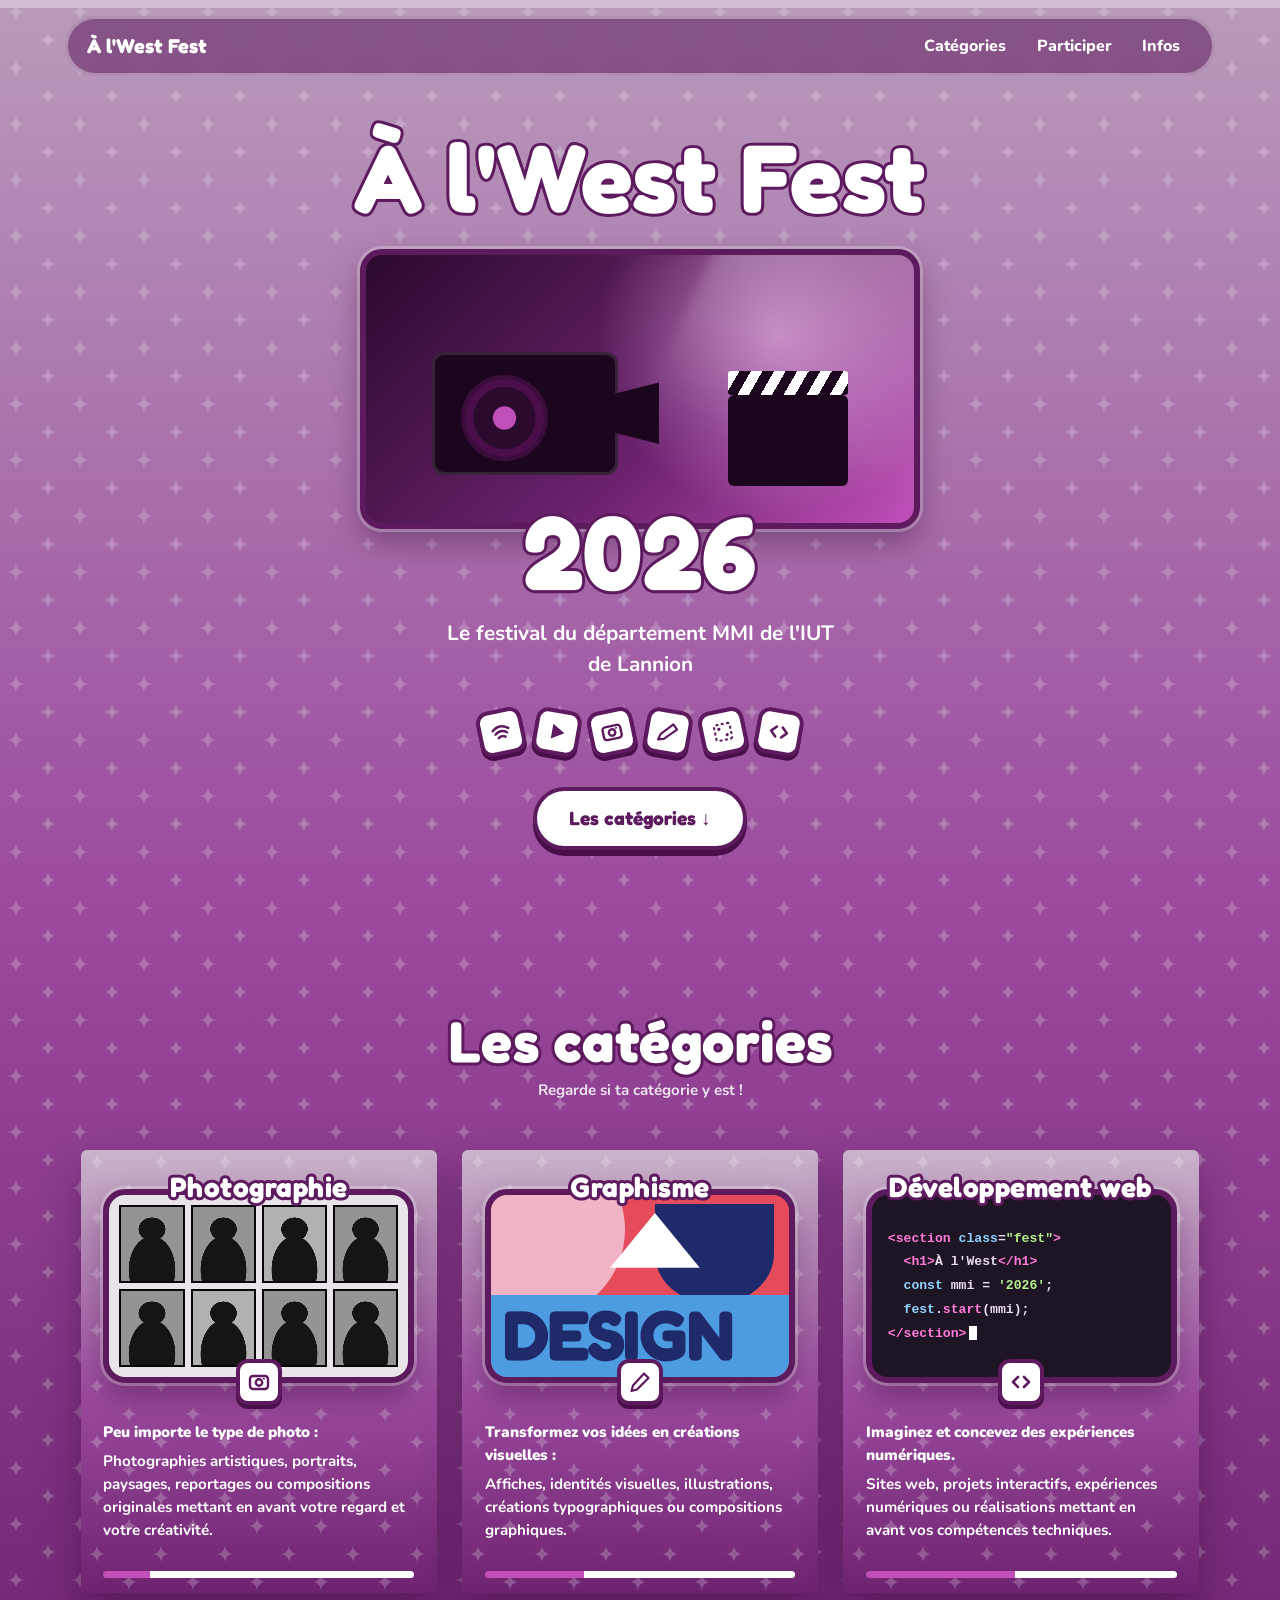
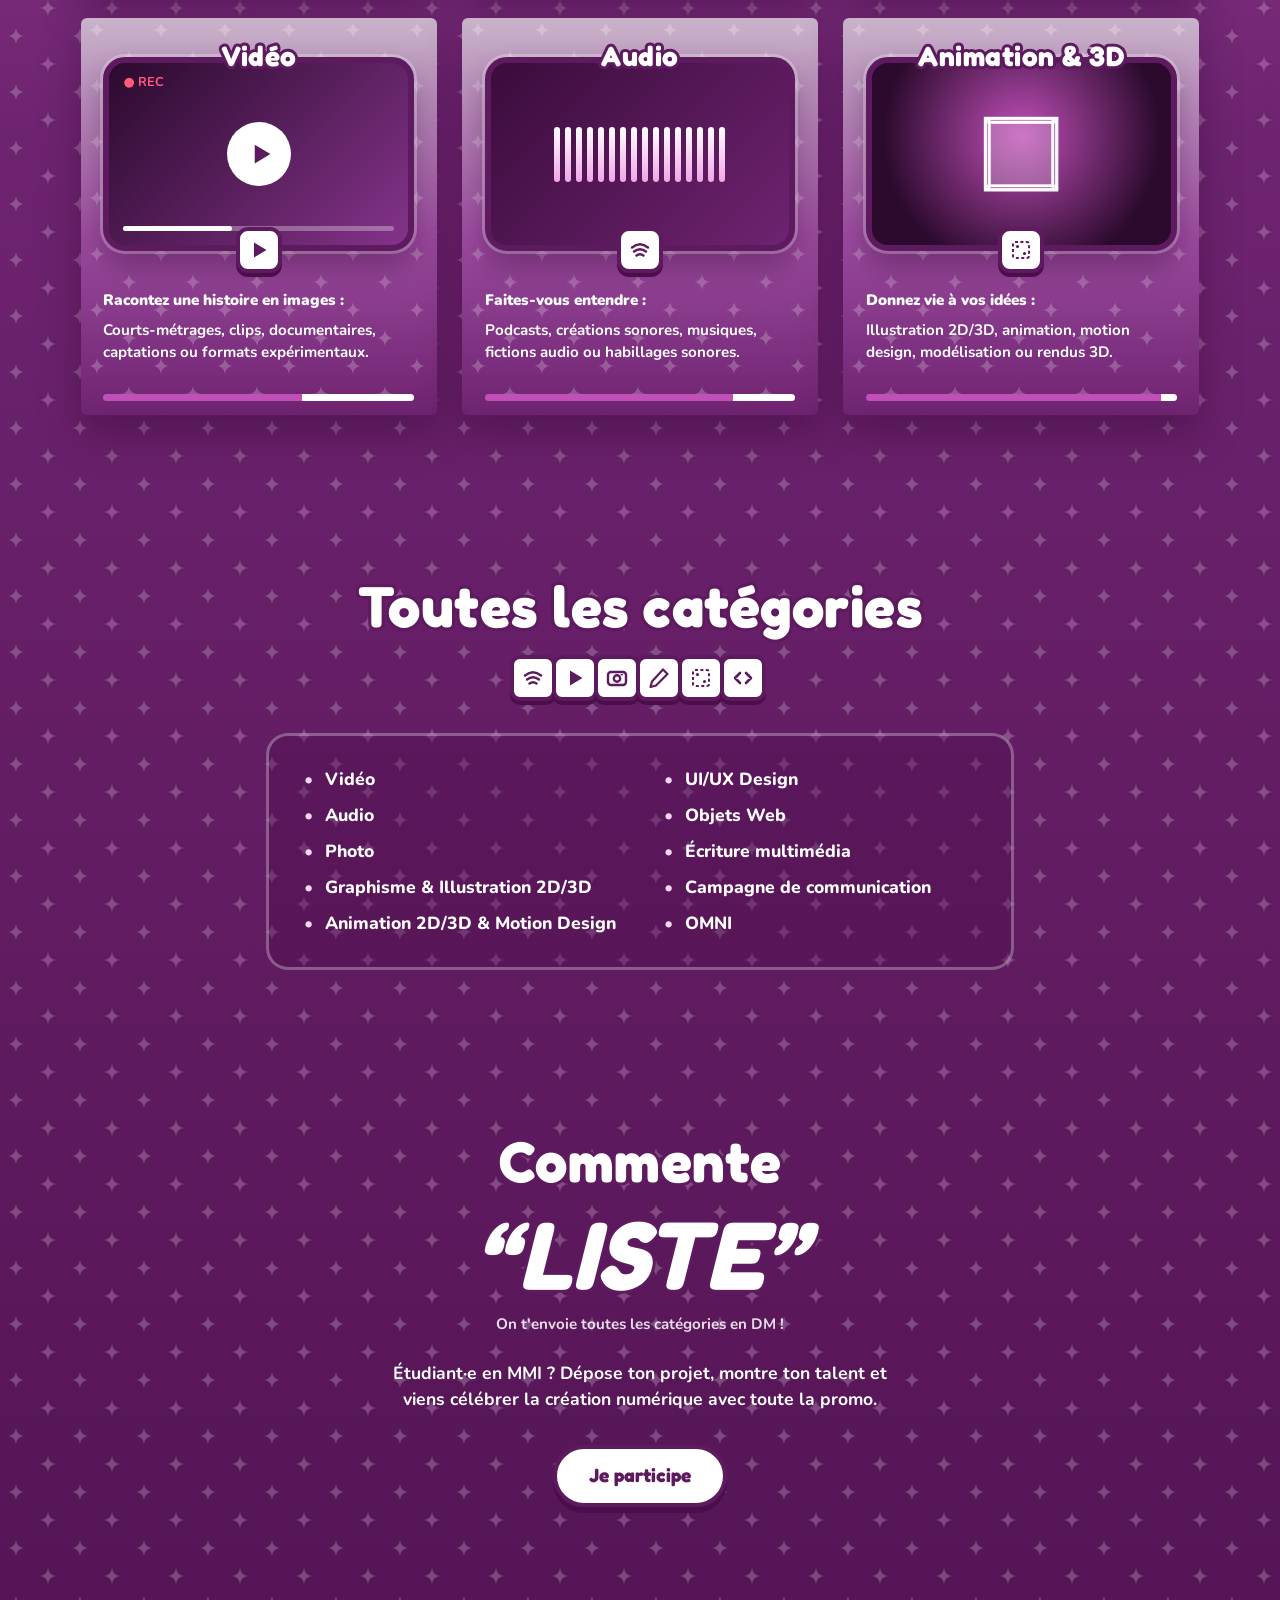
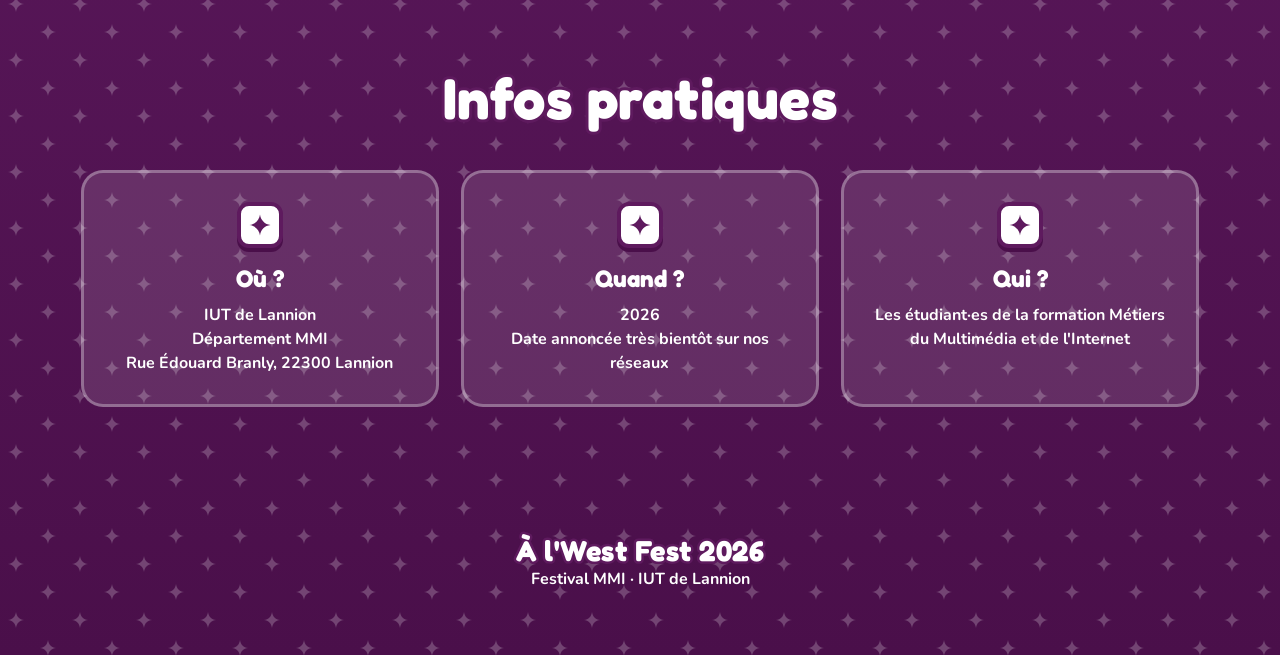
==== index.html @ fdd73303 "Add one-page site for the À l'West Fest 2026 MMI festival Co-Authored-By: Claude Opus 5.5 <noreply@a" ====
<!doctype html>
<html lang="fr">
<head>
  <meta charset="utf-8">
  <meta name="viewport" content="width=device-width, initial-scale=1">
  <title>À l'West Fest 2026 · Festival MMI Lannion</title>
  <meta name="description" content="À l'West Fest 2026, le festival du département MMI de l'IUT de Lannion : photographie, graphisme, développement web, vidéo, audio, animation et plus encore.">
  <link rel="preconnect" href="https://fonts.googleapis.com">
  <link rel="preconnect" href="https://fonts.gstatic.com" crossorigin>
  <link href="https://fonts.googleapis.com/css2?family=Fredoka:wght@500;600;700&family=Nunito:wght@600;700;800;900&display=swap" rel="stylesheet">
  <link rel="stylesheet" href="style.css">
</head>
<body>

  <!-- Barre de progression façon "story" -->
  <div class="progress" aria-hidden="true"><span id="progress-bar"></span></div>

  <!-- SVG icons sprite -->
  <svg width="0" height="0" style="position:absolute" aria-hidden="true">
    <symbol id="i-photo" viewBox="0 0 24 24"><rect x="3" y="6" width="18" height="13" rx="3" fill="none" stroke="currentColor" stroke-width="2.4"/><circle cx="12" cy="12.5" r="3.2" fill="none" stroke="currentColor" stroke-width="2.4"/><rect x="15.5" y="8" width="2.5" height="1.6" rx=".8" fill="currentColor"/></symbol>
    <symbol id="i-pen" viewBox="0 0 24 24"><path d="M16 3.5 20.5 8 9 19.5 3.5 21 5 15.5Z" fill="none" stroke="currentColor" stroke-width="2.2" stroke-linejoin="round"/></symbol>
    <symbol id="i-code" viewBox="0 0 24 24"><path d="M9 7 4 12l5 5M15 7l5 5-5 5" fill="none" stroke="currentColor" stroke-width="2.6" stroke-linecap="round" stroke-linejoin="round"/></symbol>
    <symbol id="i-play" viewBox="0 0 24 24"><path d="M7 4.5v15l12.5-7.5Z" fill="currentColor"/></symbol>
    <symbol id="i-audio" viewBox="0 0 24 24"><path d="M4 9.5c5-4 11-4 16 0M6 13.5c4-3 8-3 12 0M8.5 17.5c2.2-1.6 4.8-1.6 7 0" fill="none" stroke="currentColor" stroke-width="2.4" stroke-linecap="round"/></symbol>
    <symbol id="i-3d" viewBox="0 0 24 24"><rect x="4" y="4" width="16" height="16" rx="2" fill="none" stroke="currentColor" stroke-width="2" stroke-dasharray="3 2.4"/><circle cx="8.5" cy="8.5" r="1.6" fill="currentColor"/><circle cx="15.5" cy="15.5" r="1.6" fill="currentColor"/></symbol>
    <symbol id="i-star" viewBox="0 0 24 24"><path d="M12 1.5c.6 5.6 4.9 9.9 10.5 10.5-5.6.6-9.9 4.9-10.5 10.5-.6-5.6-4.9-9.9-10.5-10.5C7.1 11.4 11.4 7.1 12 1.5Z" fill="currentColor"/></symbol>
  </svg>

  <header class="topbar">
    <a href="#accueil" class="logo">À l'West Fest</a>
    <nav>
      <a href="#categories">Catégories</a>
      <a href="#participer">Participer</a>
      <a href="#infos">Infos</a>
    </nav>
  </header>

  <main>

    <!-- ============ HERO ============ -->
    <section id="accueil" class="panel hero">
      <h1 class="title">À l'West Fest</h1>
      <div class="frame hero-frame">
        <div class="hero-visual" aria-hidden="true">
          <span class="spot"></span>
          <div class="cam"><span class="lens"></span></div>
          <div class="clap"></div>
        </div>
      </div>
      <p class="year title">2026</p>
      <p class="subtitle">Le festival du département <strong>MMI</strong> de l'IUT de Lannion</p>

      <div class="hero-icons" aria-hidden="true">
        <span class="badge"><svg><use href="#i-audio"/></svg></span>
        <span class="badge"><svg><use href="#i-play"/></svg></span>
        <span class="badge"><svg><use href="#i-photo"/></svg></span>
        <span class="badge"><svg><use href="#i-pen"/></svg></span>
        <span class="badge"><svg><use href="#i-3d"/></svg></span>
        <span class="badge"><svg><use href="#i-code"/></svg></span>
      </div>

      <a href="#categories" class="btn">Les catégories ↓</a>
    </section>

    <!-- ============ CATÉGORIES ============ -->
    <section id="categories" class="panel">
      <h2 class="title big">Les catégories</h2>
      <p class="hint">Regarde si ta catégorie y est !</p>

      <div class="cards">

        <article class="card">
          <h3 class="title">Photographie</h3>
          <div class="frame">
            <div class="viz viz-photo" aria-hidden="true">
              <i></i><i></i><i></i><i></i><i></i><i></i><i></i><i></i>
            </div>
          </div>
          <span class="badge badge-pin"><svg><use href="#i-photo"/></svg></span>
          <p class="lead">Peu importe le type de photo :</p>
          <p>Photographies artistiques, portraits, paysages, reportages ou compositions originales mettant en avant votre regard et votre créativité.</p>
        </article>

        <article class="card">
          <h3 class="title">Graphisme</h3>
          <div class="frame">
            <div class="viz viz-design" aria-hidden="true">
              <span class="c1"></span><span class="c2"></span><span class="c3"></span><span class="c4"></span>
              <b>DESIGN</b>
            </div>
          </div>
          <span class="badge badge-pin"><svg><use href="#i-pen"/></svg></span>
          <p class="lead">Transformez vos idées en créations visuelles :</p>
          <p>Affiches, identités visuelles, illustrations, créations typographiques ou compositions graphiques.</p>
        </article>

        <article class="card">
          <h3 class="title">Développement web</h3>
          <div class="frame">
            <div class="viz viz-code" aria-hidden="true">
              <code><span class="k">&lt;section</span> <span class="a">class</span>=<span class="s">"fest"</span><span class="k">&gt;</span></code>
              <code>&nbsp;&nbsp;<span class="k">&lt;h1&gt;</span>À l'West<span class="k">&lt;/h1&gt;</span></code>
              <code>&nbsp;&nbsp;<span class="a">const</span> mmi = <span class="s">'2026'</span>;</code>
              <code>&nbsp;&nbsp;<span class="a">fest</span>.<span class="k">start</span>(mmi);</code>
              <code><span class="k">&lt;/section&gt;</span><span class="cursor"></span></code>
            </div>
          </div>
          <span class="badge badge-pin"><svg><use href="#i-code"/></svg></span>
          <p class="lead">Imaginez et concevez des expériences numériques.</p>
          <p>Sites web, projets interactifs, expériences numériques ou réalisations mettant en avant vos compétences techniques.</p>
        </article>

        <article class="card">
          <h3 class="title">Vidéo</h3>
          <div class="frame">
            <div class="viz viz-video" aria-hidden="true">
              <span class="rec">● REC</span>
              <span class="playbig"><svg><use href="#i-play"/></svg></span>
              <span class="tl"><i></i></span>
            </div>
          </div>
          <span class="badge badge-pin"><svg><use href="#i-play"/></svg></span>
          <p class="lead">Racontez une histoire en images :</p>
          <p>Courts-métrages, clips, documentaires, captations ou formats expérimentaux.</p>
        </article>

        <article class="card">
          <h3 class="title">Audio</h3>
          <div class="frame">
            <div class="viz viz-audio" aria-hidden="true">
              <i></i><i></i><i></i><i></i><i></i><i></i><i></i><i></i><i></i><i></i><i></i><i></i><i></i><i></i><i></i><i></i>
            </div>
          </div>
          <span class="badge badge-pin"><svg><use href="#i-audio"/></svg></span>
          <p class="lead">Faites-vous entendre :</p>
          <p>Podcasts, créations sonores, musiques, fictions audio ou habillages sonores.</p>
        </article>

        <article class="card">
          <h3 class="title">Animation &amp; 3D</h3>
          <div class="frame">
            <div class="viz viz-3d" aria-hidden="true">
              <div class="cube"><span></span><span></span><span></span><span></span><span></span><span></span></div>
            </div>
          </div>
          <span class="badge badge-pin"><svg><use href="#i-3d"/></svg></span>
          <p class="lead">Donnez vie à vos idées :</p>
          <p>Illustration 2D/3D, animation, motion design, modélisation ou rendus 3D.</p>
        </article>

      </div>
    </section>

    <!-- ============ TOUTES LES CATÉGORIES ============ -->
    <section class="panel all">
      <h2 class="title big">Toutes les catégories</h2>
      <div class="hero-icons small" aria-hidden="true">
        <span class="badge"><svg><use href="#i-audio"/></svg></span>
        <span class="badge"><svg><use href="#i-play"/></svg></span>
        <span class="badge"><svg><use href="#i-photo"/></svg></span>
        <span class="badge"><svg><use href="#i-pen"/></svg></span>
        <span class="badge"><svg><use href="#i-3d"/></svg></span>
        <span class="badge"><svg><use href="#i-code"/></svg></span>
      </div>
      <ul class="list">
        <li>Vidéo</li>
        <li>Audio</li>
        <li>Photo</li>
        <li>Graphisme &amp; Illustration 2D/3D</li>
        <li>Animation 2D/3D &amp; Motion Design</li>
        <li>UI/UX Design</li>
        <li>Objets Web</li>
        <li>Écriture multimédia</li>
        <li>Campagne de communication</li>
        <li>OMNI</li>
      </ul>
    </section>

    <!-- ============ PARTICIPER ============ -->
    <section id="participer" class="panel cta">
      <h2 class="title big">Commente</h2>
      <p class="title huge">“LISTE”</p>
      <p class="hint">On t'envoie toutes les catégories en DM !</p>
      <p class="cta-text">Étudiant·e en MMI ? Dépose ton projet, montre ton talent et viens célébrer la création numérique avec toute la promo.</p>
      <a href="#infos" class="btn">Je participe</a>
    </section>

    <!-- ============ INFOS ============ -->
    <section id="infos" class="panel infos">
      <h2 class="title big">Infos pratiques</h2>
      <div class="info-grid">
        <div class="info">
          <span class="badge"><svg><use href="#i-star"/></svg></span>
          <h3>Où ?</h3>
          <p>IUT de Lannion<br>Département MMI<br>Rue Édouard Branly, 22300 Lannion</p>
        </div>
        <div class="info">
          <span class="badge"><svg><use href="#i-star"/></svg></span>
          <h3>Quand ?</h3>
          <p>2026<br>Date annoncée très bientôt sur nos réseaux</p>
        </div>
        <div class="info">
          <span class="badge"><svg><use href="#i-star"/></svg></span>
          <h3>Qui ?</h3>
          <p>Les étudiant·es de la formation Métiers du Multimédia et de l'Internet</p>
        </div>
      </div>
    </section>

  </main>

  <footer class="footer">
    <p class="title">À l'West Fest 2026</p>
    <p>Festival MMI · IUT de Lannion</p>
  </footer>

  <script src="script.js"></script>
</body>
</html>
---- style.css ----
:root {
  --purple-900: #4a0f4a;
  --purple-800: #5e1a5e;
  --purple-700: #6e2370;
  --purple-600: #84338a;
  --purple-500: #9b4a9e;
  --mauve-300: #b99bbb;
  --mauve-200: #c9b3ca;
  --pink: #c04fb8;
  --white: #ffffff;
  --radius: 22px;
  --outline: var(--purple-800);
  --stars: url("data:image/svg+xml,%3Csvg xmlns='http://www.w3.org/2000/svg' width='64' height='56' viewBox='0 0 64 56'%3E%3Cg fill='%23ffffff' fill-opacity='.22'%3E%3Cpath d='M16 4c.5 4.5 3.5 7.5 8 8-4.5.5-7.5 3.5-8 8-.5-4.5-3.5-7.5-8-8 4.5-.5 7.5-3.5 8-8Z'/%3E%3Cpath d='M48 32c.5 4.5 3.5 7.5 8 8-4.5.5-7.5 3.5-8 8-.5-4.5-3.5-7.5-8-8 4.5-.5 7.5-3.5 8-8Z'/%3E%3C/g%3E%3C/svg%3E");
}

* { box-sizing: border-box; margin: 0; padding: 0; }
html { scroll-behavior: smooth; }

body {
  font-family: "Nunito", system-ui, sans-serif;
  font-weight: 700;
  color: var(--white);
  background-color: var(--purple-800);
  background-image:
    var(--stars),
    linear-gradient(180deg, var(--mauve-300) 0, var(--purple-500) 900px, var(--purple-700) 45%, var(--purple-900) 100%);
  background-repeat: repeat, no-repeat;
  min-height: 100vh;
  line-height: 1.5;
  overflow-x: hidden;
}

/* ---------- Titres façon sticker ---------- */
.title {
  font-family: "Fredoka", "Nunito", sans-serif;
  font-weight: 700;
  color: var(--white);
  letter-spacing: .5px;
  -webkit-text-stroke: 6px var(--outline);
  paint-order: stroke fill;
  line-height: 1.1;
}
.big { font-size: clamp(2.2rem, 6vw, 3.6rem); }
.huge { font-size: clamp(3rem, 10vw, 6rem); font-style: italic; }

/* ---------- Barre de progression ---------- */
.progress {
  position: fixed; inset: 0 0 auto 0; height: 8px; z-index: 50;
  background: rgba(255,255,255,.35);
}
.progress span {
  display: block; height: 100%; width: 0;
  background: linear-gradient(90deg, var(--pink), var(--white));
  border-radius: 0 8px 8px 0;
  box-shadow: 0 0 12px rgba(255,255,255,.6);
}

/* ---------- Topbar ---------- */
.topbar {
  position: sticky; top: 8px; z-index: 40;
  display: flex; justify-content: space-between; align-items: center; gap: 1rem;
  max-width: 1150px; margin: 16px auto 0; padding: .6rem 1.2rem;
  background: rgba(94, 26, 94, .55);
  backdrop-filter: blur(10px);
  border: 3px solid rgba(255,255,255,.35);
  border-radius: 999px;
  width: calc(100% - 32px);
}
.logo {
  font-family: "Fredoka", sans-serif; font-weight: 700; font-size: 1.25rem;
  color: var(--white); text-decoration: none;
}
.topbar nav { display: flex; gap: .3rem; flex-wrap: wrap; }
.topbar nav a {
  color: var(--white); text-decoration: none; font-weight: 800;
  padding: .35rem .8rem; border-radius: 999px; transition: background .2s;
}
.topbar nav a:hover { background: rgba(255,255,255,.2); }

/* ---------- Sections ---------- */
.panel {
  max-width: 1150px; margin: 0 auto;
  padding: 5rem 16px;
  text-align: center;
}

/* ---------- Cadres image ---------- */
.frame {
  border: 6px solid var(--purple-800);
  border-radius: var(--radius);
  overflow: hidden;
  box-shadow: 0 0 0 3px rgba(255,255,255,.25), 0 14px 30px rgba(40, 0, 40, .35);
  background: var(--purple-900);
}

/* ---------- Badges icônes ---------- */
.badge {
  display: inline-grid; place-items: center;
  width: 46px; height: 46px;
  background: var(--white);
  color: var(--purple-800);
  border: 4px solid var(--purple-800);
  border-radius: 12px;
  box-shadow: 0 4px 0 var(--purple-900);
}
.badge svg { width: 24px; height: 24px; }

/* ---------- Bouton ---------- */
.btn {
  display: inline-block; margin-top: 2rem;
  font-family: "Fredoka", sans-serif; font-weight: 700; font-size: 1.2rem;
  color: var(--purple-800); background: var(--white);
  padding: .8rem 2rem; border-radius: 999px; text-decoration: none;
  border: 4px solid var(--purple-800);
  box-shadow: 0 6px 0 var(--purple-900);
  transition: transform .15s, box-shadow .15s;
}
.btn:hover { transform: translateY(-3px); box-shadow: 0 9px 0 var(--purple-900); }
.btn:active { transform: translateY(3px); box-shadow: 0 3px 0 var(--purple-900); }

/* ---------- HERO ---------- */
.hero { min-height: calc(100vh - 80px); display: flex; flex-direction: column; align-items: center; justify-content: center; padding-top: 3rem; }
.hero h1 { font-size: clamp(2.8rem, 9vw, 6rem); margin-bottom: 1.2rem; }
.hero-frame { width: min(560px, 100%); aspect-ratio: 16 / 8; }
.year { font-size: clamp(3rem, 10vw, 6.5rem); margin-top: -2.2rem; position: relative; }
.subtitle { margin-top: .6rem; font-size: clamp(1rem, 2.4vw, 1.3rem); max-width: 34ch; }

.hero-visual {
  position: relative; width: 100%; height: 100%;
  background:
    radial-gradient(circle at 75% 30%, rgba(255,200,255,.55), transparent 40%),
    linear-gradient(135deg, #2b0a2d, #6e2370 60%, #c04fb8);
}
.hero-visual .spot {
  position: absolute; top: -30%; left: 55%; width: 60%; height: 160%;
  background: linear-gradient(180deg, rgba(255,255,255,.35), transparent 70%);
  transform: rotate(25deg); filter: blur(6px);
  animation: sweep 6s ease-in-out infinite alternate;
}
.hero-visual .cam {
  position: absolute; left: 12%; bottom: 18%; width: 34%; height: 46%;
  background: #1c061d; border-radius: 12px;
  box-shadow: inset 0 0 0 3px rgba(255,255,255,.12);
}
.hero-visual .cam::after {
  content: ""; position: absolute; right: -22%; top: 25%; width: 26%; height: 50%;
  background: #1c061d; clip-path: polygon(0 20%, 100% 0, 100% 100%, 0 80%);
}
.hero-visual .lens {
  position: absolute; left: 18%; top: 22%; width: 42%; aspect-ratio: 1;
  border-radius: 50%; background: radial-gradient(circle, #c04fb8 0 20%, #2b0a2d 22% 55%, #4a0f4a 57%);
  box-shadow: 0 0 0 4px #3b0c3c;
}
.hero-visual .clap {
  position: absolute; right: 12%; bottom: 14%; width: 22%; height: 34%;
  background: #1c061d; border-radius: 6px;
}
.hero-visual .clap::before {
  content: ""; position: absolute; top: -26%; left: 0; width: 100%; height: 26%;
  background: repeating-linear-gradient(120deg, #fff 0 10px, #1c061d 10px 20px);
  transform-origin: left bottom; animation: clap 2.4s ease-in-out infinite;
  border-radius: 3px;
}
@keyframes sweep { to { left: 15%; } }
@keyframes clap { 0%, 80%, 100% { transform: rotate(0); } 88% { transform: rotate(-22deg); } }

.hero-icons { display: flex; gap: .6rem; margin-top: 1.8rem; flex-wrap: wrap; justify-content: center; }
.hero .hero-icons .badge { animation: bob 2.8s ease-in-out infinite; }
.hero .hero-icons .badge:nth-child(odd) { transform: rotate(-12deg); }
.hero .hero-icons .badge:nth-child(even) { transform: rotate(10deg); }
.hero .hero-icons .badge:nth-child(2) { animation-delay: .2s; }
.hero .hero-icons .badge:nth-child(3) { animation-delay: .4s; }
.hero .hero-icons .badge:nth-child(4) { animation-delay: .6s; }
.hero .hero-icons .badge:nth-child(5) { animation-delay: .8s; }
.hero .hero-icons .badge:nth-child(6) { animation-delay: 1s; }
@keyframes bob { 50% { translate: 0 -8px; } }
.hero-icons.small { gap: 0; margin: 1rem 0 2rem; }
.hero-icons.small .badge { border-radius: 10px; margin-left: -4px; }

/* ---------- CARTES ---------- */
.hint { font-size: .95rem; opacity: .85; margin-top: .4rem; }
.cards {
  display: grid; gap: 1.6rem; margin-top: 3rem;
  grid-template-columns: repeat(auto-fit, minmax(290px, 1fr));
  text-align: left;
}
.card {
  position: relative;
  padding: 1.4rem 1.4rem 2rem;
  border-radius: 6px;
  background-image: var(--stars), linear-gradient(180deg, var(--mauve-200) 0%, var(--purple-500) 55%, var(--purple-700) 100%);
  box-shadow: 0 18px 40px rgba(40, 0, 40, .35);
  transition: transform .25s;
  overflow: hidden;
}
.card:hover { transform: translateY(-6px) rotate(-.5deg); }
.card::after { /* barre story en bas */
  content: ""; position: absolute; left: 1.4rem; right: 1.4rem; bottom: .9rem; height: 7px;
  border-radius: 99px;
  background: linear-gradient(90deg, var(--pink) var(--p, 30%), var(--white) var(--p, 30%));
}
.card:nth-child(1) { --p: 15%; }
.card:nth-child(2) { --p: 32%; }
.card:nth-child(3) { --p: 48%; }
.card:nth-child(4) { --p: 64%; }
.card:nth-child(5) { --p: 80%; }
.card:nth-child(6) { --p: 95%; }
.card h3 { font-size: 1.75rem; text-align: center; margin-bottom: -.9rem; position: relative; z-index: 2; }
.card .frame { aspect-ratio: 16 / 10; }
.badge-pin { display: grid; margin: -24px auto 1rem; position: relative; z-index: 2; }
.card .lead { font-weight: 900; margin-bottom: .4rem; }
.card p { font-size: .95rem; margin-bottom: 1.2rem; }

/* Visuels des cartes */
.viz { width: 100%; height: 100%; position: relative; }
.viz-photo { display: grid; grid-template-columns: repeat(4, 1fr); gap: 6px; padding: 10px; background: #e9e3ea; }
.viz-photo i {
  background:
    radial-gradient(ellipse 22% 16% at 50% 30%, #2a1a2a 98%, transparent),
    radial-gradient(ellipse 38% 46% at 50% 85%, #2a1a2a 98%, transparent),
    #9a8f9b;
  border: 2px solid #1a0f1a; filter: grayscale(1) contrast(1.1);
}
.viz-photo i:nth-child(3n) { background-color: #b4aab5; }

.viz-design { background: #e64b5b; overflow: hidden; }
.viz-design span { position: absolute; }
.viz-design .c1 { width: 60%; aspect-ratio: 1; border-radius: 50%; background: #f0b4c4; left: -15%; top: -30%; }
.viz-design .c2 { width: 40%; height: 55%; background: #1f2a6b; right: 5%; top: 5%; border-radius: 0 0 50% 50%; }
.viz-design .c3 { width: 30%; height: 30%; background: #fff; left: 40%; top: 10%; clip-path: polygon(50% 0, 100% 100%, 0 100%); }
.viz-design .c4 { width: 100%; height: 45%; background: #4d9be0; bottom: 0; }
.viz-design b {
  position: absolute; bottom: -6%; left: 4%; font-family: "Fredoka", sans-serif;
  font-size: clamp(3rem, 7vw, 4.4rem); color: #1f2a6b; letter-spacing: -2px;
}

.viz-code { background: #1d1424; padding: 14px 16px; display: flex; flex-direction: column; justify-content: center; gap: 4px; }
.viz-code code { font-family: ui-monospace, Menlo, monospace; font-size: .82rem; color: #e8dcef; white-space: nowrap; }
.viz-code .k { color: #ff7ad9; } .viz-code .a { color: #8fd3ff; } .viz-code .s { color: #b7f08a; }
.cursor { display: inline-block; width: 8px; height: 1em; background: #fff; vertical-align: middle; margin-left: 3px; animation: blink 1s steps(1) infinite; }
@keyframes blink { 50% { opacity: 0; } }

.viz-video { background: linear-gradient(135deg, #2b0a2d, #84338a); display: grid; place-items: center; }
.viz-video .rec { position: absolute; top: 10px; left: 14px; font-size: .8rem; color: #ff5b7a; animation: blink 1.4s steps(1) infinite; }
.viz-video .playbig { width: 64px; height: 64px; border-radius: 50%; background: #fff; color: var(--purple-800); display: grid; place-items: center; }
.viz-video .playbig svg { width: 30px; height: 30px; margin-left: 4px; }
.viz-video .tl { position: absolute; left: 14px; right: 14px; bottom: 14px; height: 5px; background: rgba(255,255,255,.3); border-radius: 9px; }
.viz-video .tl i { display: block; height: 100%; width: 40%; background: #fff; border-radius: 9px; animation: play 6s linear infinite; }
@keyframes play { from { width: 0; } to { width: 100%; } }

.viz-audio { background: linear-gradient(135deg, #3b0c3c, #6e2370); display: flex; align-items: center; justify-content: center; gap: 5px; padding: 0 16px; }
.viz-audio i { width: 6px; border-radius: 6px; background: linear-gradient(#fff, #f0a6e6); animation: eq 1.1s ease-in-out infinite alternate; height: 30%; }
.viz-audio i:nth-child(3n) { animation-duration: .8s; }
.viz-audio i:nth-child(4n) { animation-duration: 1.4s; }
.viz-audio i:nth-child(5n+1) { animation-delay: -.5s; }
@keyframes eq { to { height: 80%; } }

.viz-3d { background: radial-gradient(circle at 50% 40%, #c04fb8, #2b0a2d 75%); display: grid; place-items: center; perspective: 600px; }
.cube { width: 70px; height: 70px; position: relative; transform-style: preserve-3d; animation: spin 8s linear infinite; }
.cube span { position: absolute; inset: 0; border: 3px solid #fff; background: rgba(255,255,255,.12); }
.cube span:nth-child(1) { transform: translateZ(35px); }
.cube span:nth-child(2) { transform: rotateY(180deg) translateZ(35px); }
.cube span:nth-child(3) { transform: rotateY(90deg) translateZ(35px); }
.cube span:nth-child(4) { transform: rotateY(-90deg) translateZ(35px); }
.cube span:nth-child(5) { transform: rotateX(90deg) translateZ(35px); }
.cube span:nth-child(6) { transform: rotateX(-90deg) translateZ(35px); }
@keyframes spin { from { transform: rotateX(-20deg) rotateY(0); } to { transform: rotateX(-20deg) rotateY(360deg); } }

/* ---------- Liste complète ---------- */
.all { display: flex; flex-direction: column; align-items: center; }
.list {
  list-style: none; text-align: left;
  columns: 2; column-gap: 3rem;
  font-size: 1.1rem; font-weight: 800;
  background: rgba(74, 15, 74, .35);
  border: 3px solid rgba(255,255,255,.3);
  border-radius: var(--radius);
  padding: 1.6rem 2.2rem;
}
.list li { padding: .3rem 0 .3rem 1.3rem; position: relative; break-inside: avoid; }
.list li::before { content: "•"; position: absolute; left: 0; color: #ffd6f7; }

/* ---------- CTA ---------- */
.cta .huge { margin-top: .5rem; }
.cta-text { max-width: 46ch; margin: 1.5rem auto 0; font-size: 1.1rem; }

/* ---------- Infos ---------- */
.info-grid { display: grid; gap: 1.4rem; margin-top: 2.5rem; grid-template-columns: repeat(auto-fit, minmax(240px, 1fr)); }
.info {
  background: rgba(255,255,255,.12); border: 3px solid rgba(255,255,255,.3);
  border-radius: var(--radius); padding: 1.8rem 1.4rem;
}
.info h3 { font-family: "Fredoka", sans-serif; font-size: 1.5rem; margin: .8rem 0 .4rem; }

/* ---------- Footer ---------- */
.footer { text-align: center; padding: 3rem 16px 4rem; }
.footer .title { font-size: 1.8rem; -webkit-text-stroke-width: 5px; }

/* ---------- Apparition au scroll ---------- */
.reveal { opacity: 0; transform: translateY(30px); transition: opacity .6s, transform .6s; }
.reveal.visible { opacity: 1; transform: none; }

/* ---------- Mobile ---------- */
@media (max-width: 640px) {
  .topbar { padding: .5rem .8rem; }
  .topbar nav { flex-wrap: nowrap; gap: 0; }
  .topbar nav a { padding: .3rem .45rem; font-size: .8rem; }
  .logo { font-size: .95rem; white-space: nowrap; }
  .list { columns: 1; padding: 1.4rem; }
  .title { -webkit-text-stroke-width: 5px; }
}

@media (prefers-reduced-motion: reduce) {
  *, *::before, *::after { animation: none !important; transition: none !important; }
  html { scroll-behavior: auto; }
}
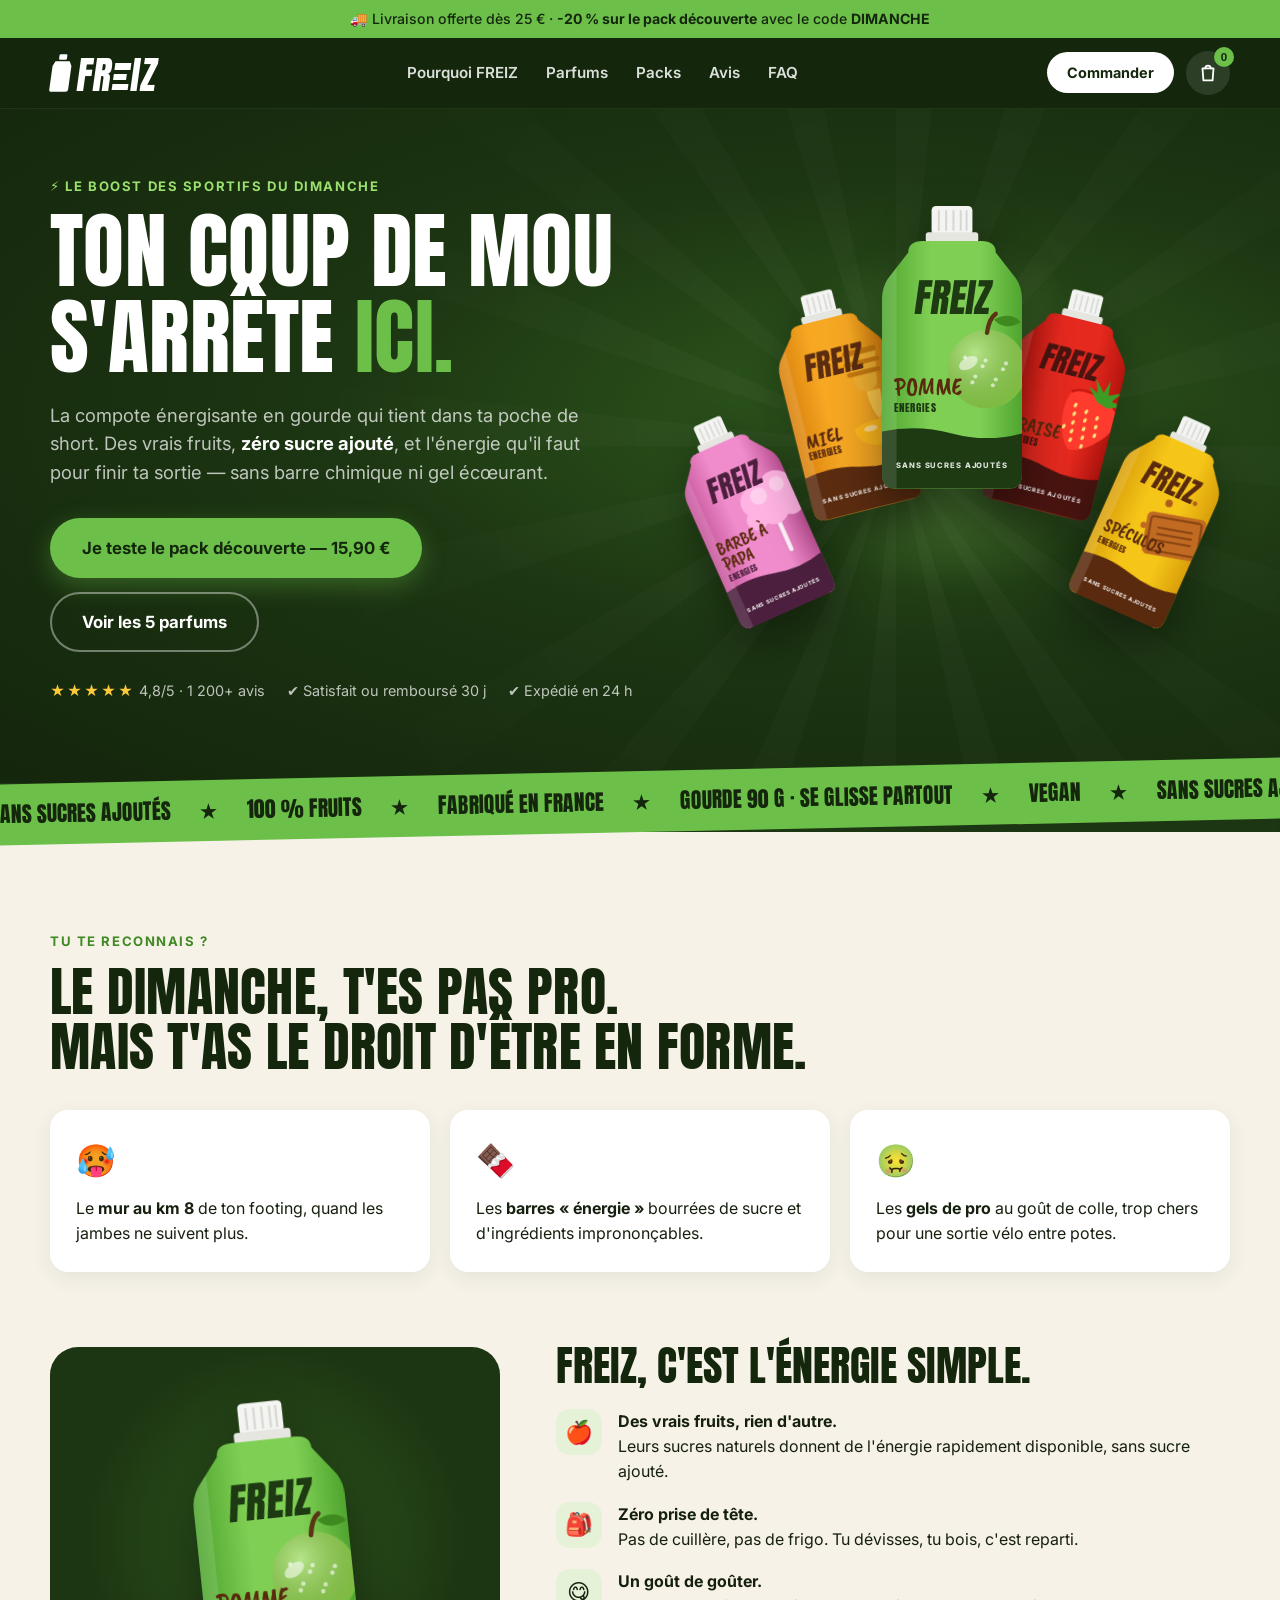
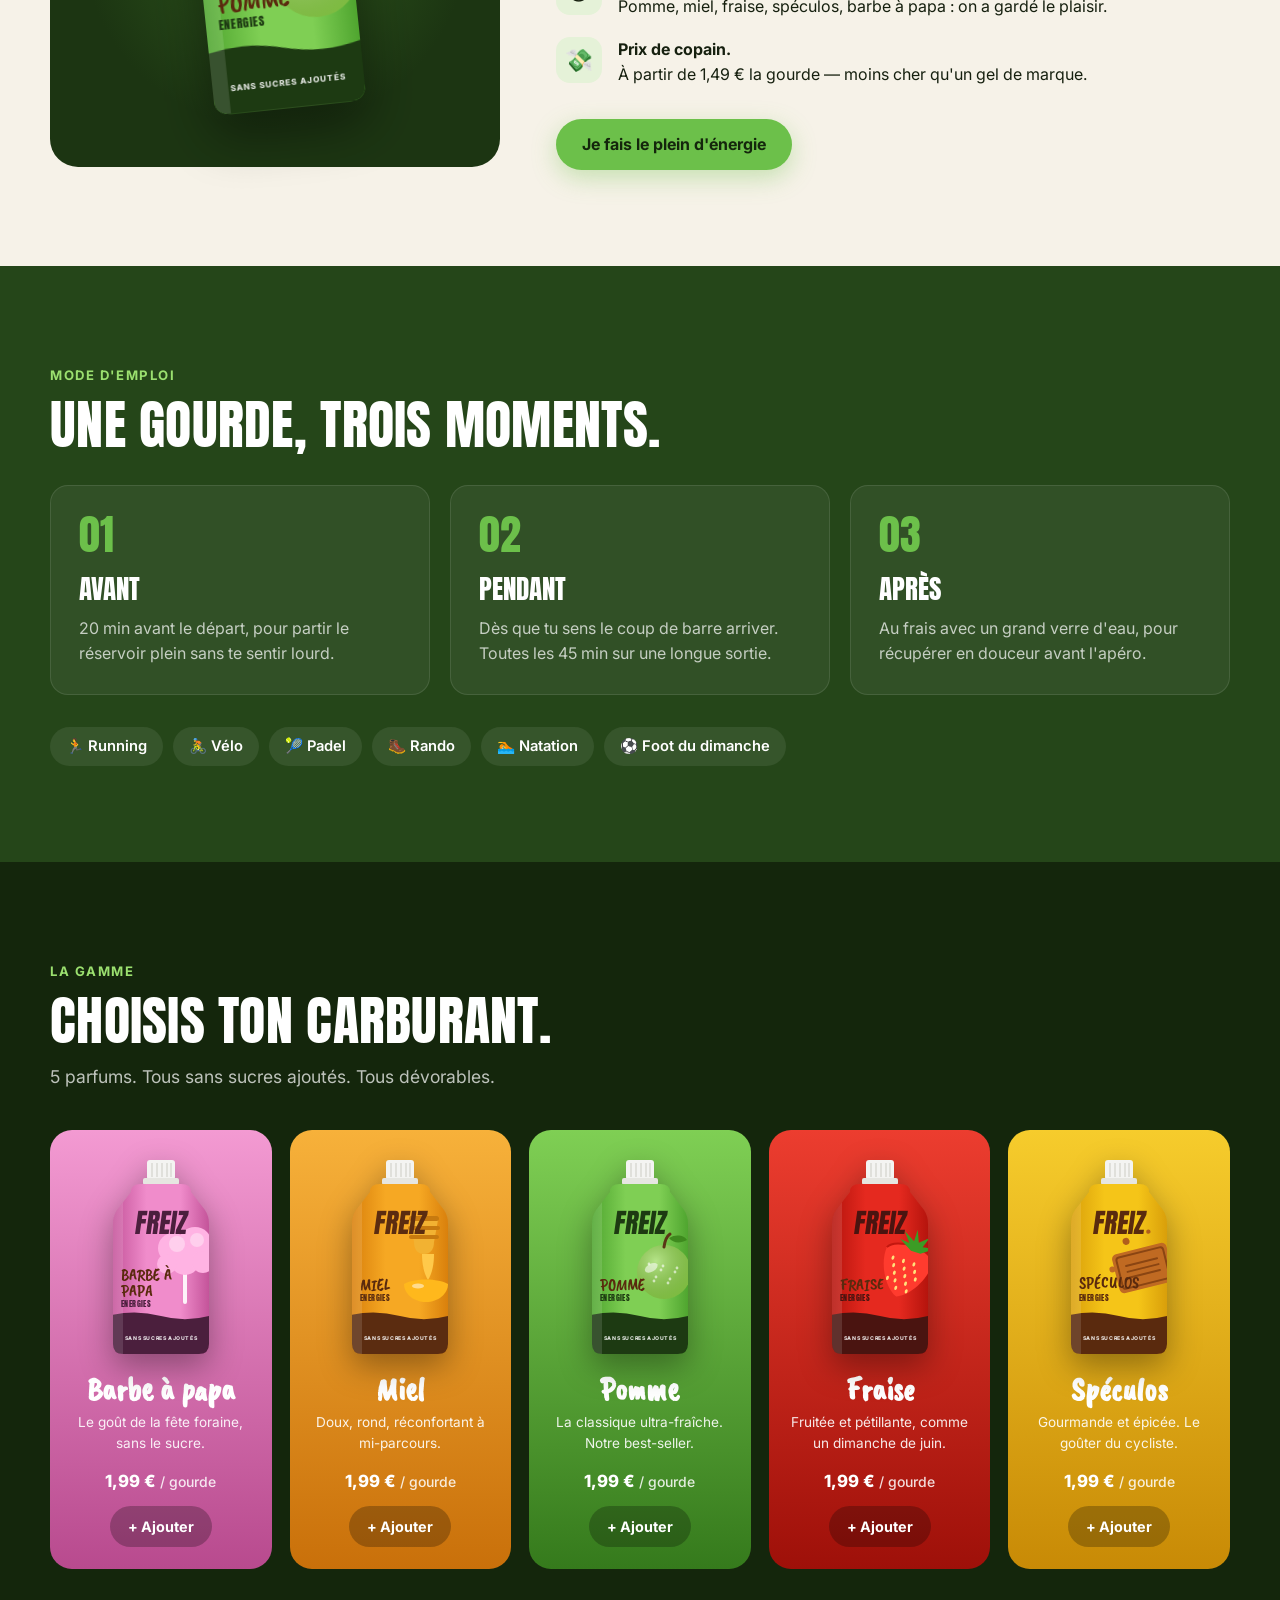
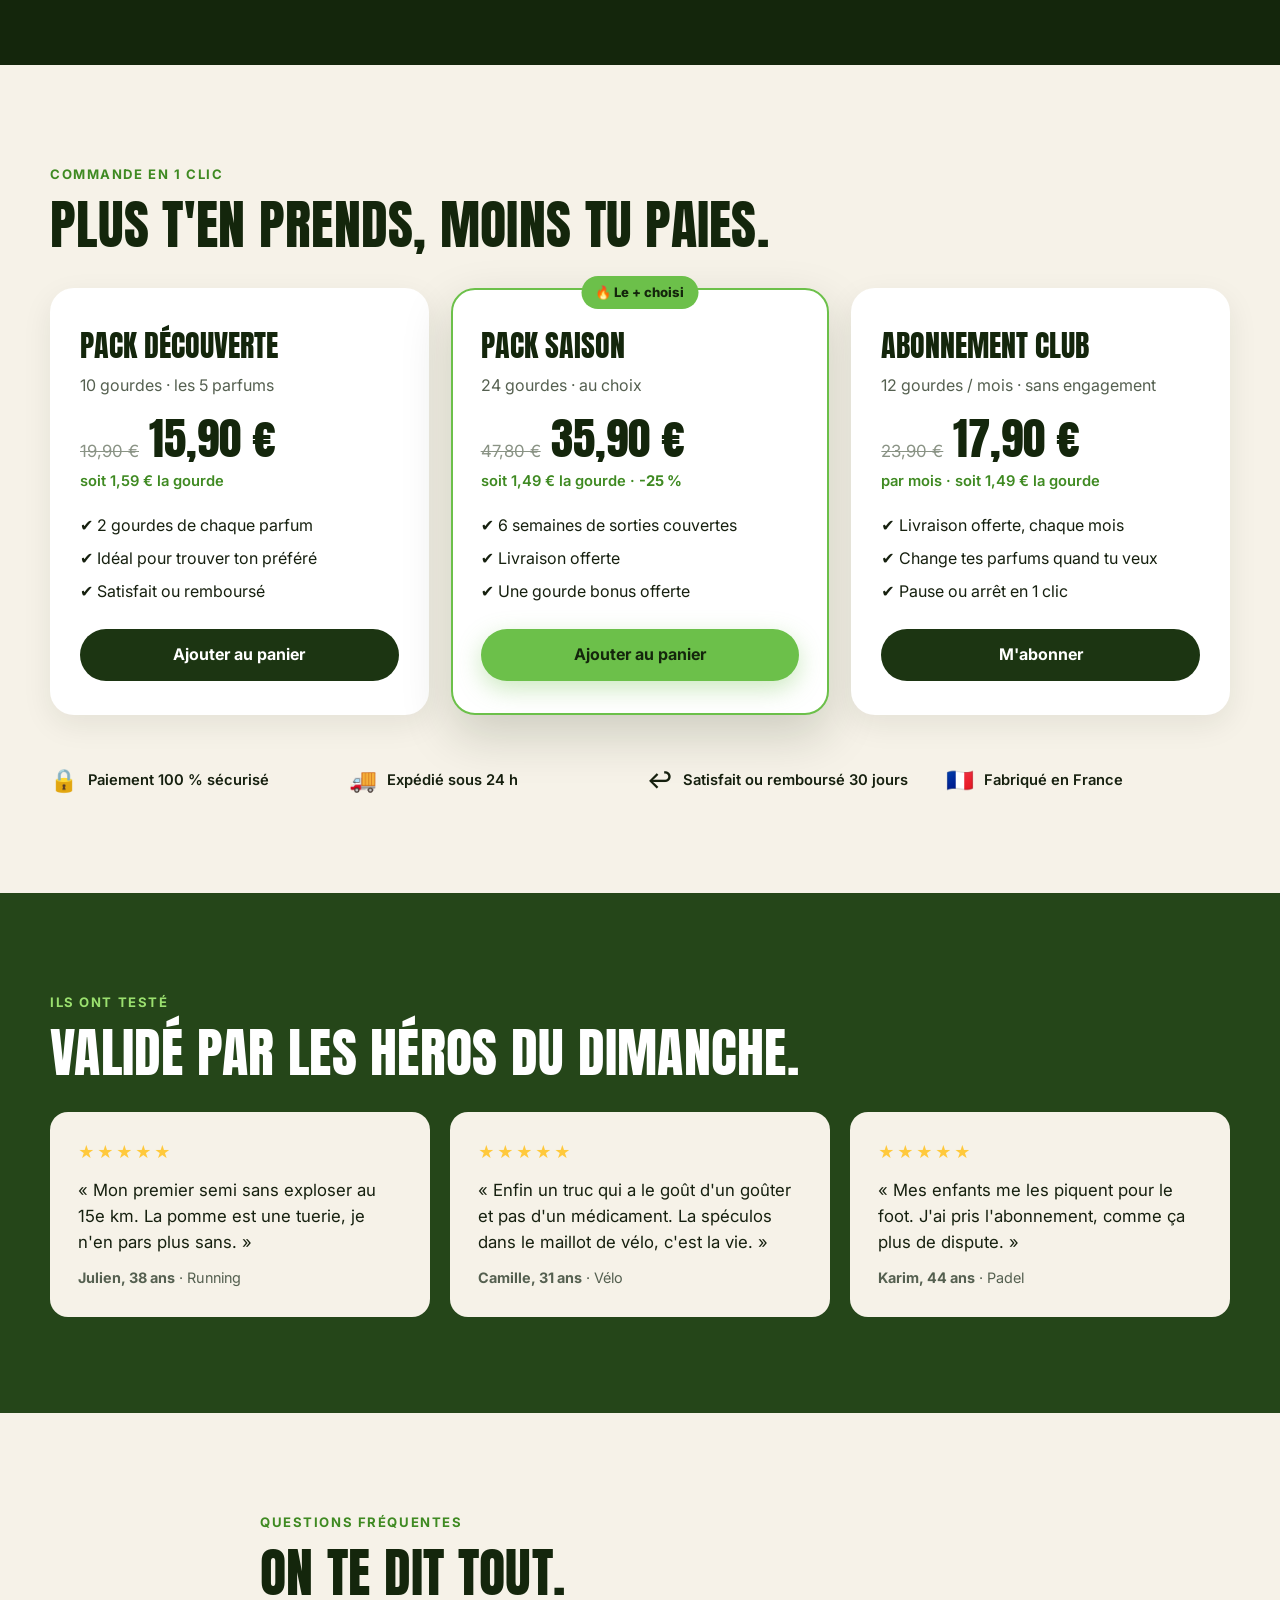
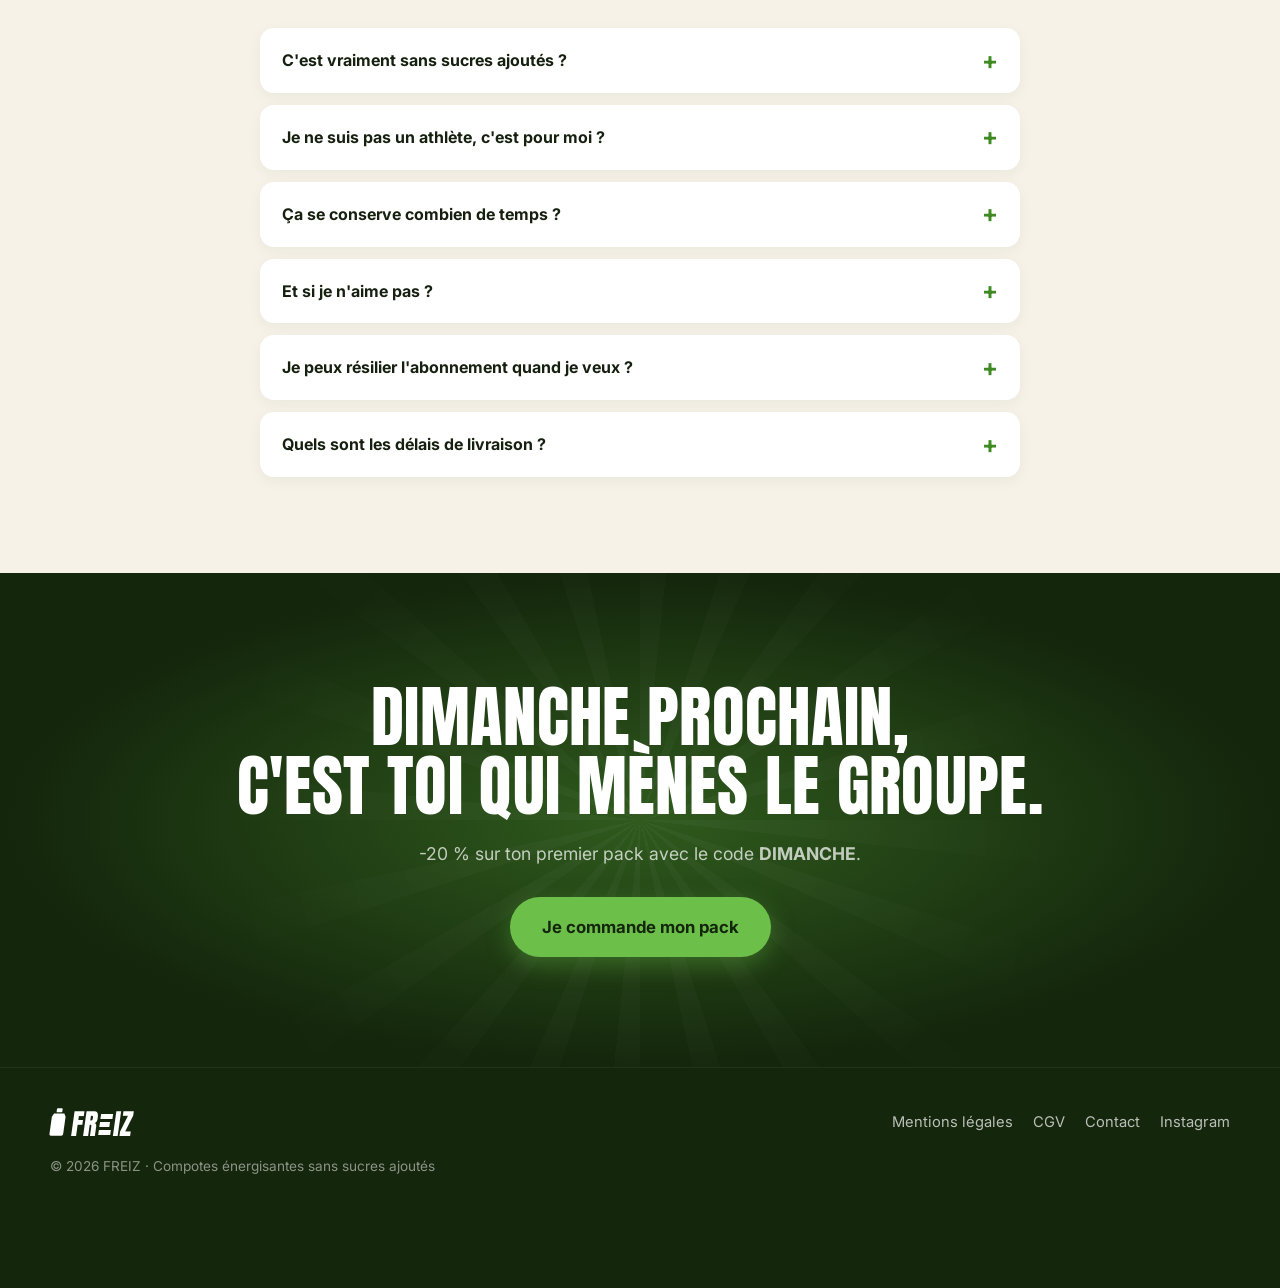
==== commit 75d35be7: "Site de vente FREIZ : landing page compotes énergisantes Landing page orientée conversion pour sport" ====
--- a/index.html
+++ b/index.html
@@ -3,217 +3,345 @@
 <head>
   <meta charset="utf-8">
   <meta name="viewport" content="width=device-width, initial-scale=1">
-  <title>À l'West Fest 2026 · Festival MMI Lannion</title>
-  <meta name="description" content="À l'West Fest 2026, le festival du département MMI de l'IUT de Lannion : photographie, graphisme, développement web, vidéo, audio, animation et plus encore.">
+  <title>FREIZ — Compotes énergisantes sans sucres ajoutés</title>
+  <meta name="description" content="FREIZ, la compote énergisante en gourde pour ton sport du week-end. Sans sucres ajoutés, 5 parfums, prête en 3 secondes. Pack découverte -20 %.">
+  <meta name="theme-color" content="#1c3512">
   <link rel="preconnect" href="https://fonts.googleapis.com">
   <link rel="preconnect" href="https://fonts.gstatic.com" crossorigin>
-  <link href="https://fonts.googleapis.com/css2?family=Fredoka:wght@500;600;700&family=Nunito:wght@600;700;800;900&display=swap" rel="stylesheet">
-  <link rel="stylesheet" href="style.css">
+  <link href="https://fonts.googleapis.com/css2?family=Anton&family=Caveat+Brush&family=Inter:wght@400;500;600;700;800&display=swap" rel="stylesheet">
+  <link rel="stylesheet" href="styles.css">
 </head>
 <body>
 
-  <!-- Barre de progression façon "story" -->
-  <div class="progress" aria-hidden="true"><span id="progress-bar"></span></div>
-
-  <!-- SVG icons sprite -->
-  <svg width="0" height="0" style="position:absolute" aria-hidden="true">
-    <symbol id="i-photo" viewBox="0 0 24 24"><rect x="3" y="6" width="18" height="13" rx="3" fill="none" stroke="currentColor" stroke-width="2.4"/><circle cx="12" cy="12.5" r="3.2" fill="none" stroke="currentColor" stroke-width="2.4"/><rect x="15.5" y="8" width="2.5" height="1.6" rx=".8" fill="currentColor"/></symbol>
-    <symbol id="i-pen" viewBox="0 0 24 24"><path d="M16 3.5 20.5 8 9 19.5 3.5 21 5 15.5Z" fill="none" stroke="currentColor" stroke-width="2.2" stroke-linejoin="round"/></symbol>
-    <symbol id="i-code" viewBox="0 0 24 24"><path d="M9 7 4 12l5 5M15 7l5 5-5 5" fill="none" stroke="currentColor" stroke-width="2.6" stroke-linecap="round" stroke-linejoin="round"/></symbol>
-    <symbol id="i-play" viewBox="0 0 24 24"><path d="M7 4.5v15l12.5-7.5Z" fill="currentColor"/></symbol>
-    <symbol id="i-audio" viewBox="0 0 24 24"><path d="M4 9.5c5-4 11-4 16 0M6 13.5c4-3 8-3 12 0M8.5 17.5c2.2-1.6 4.8-1.6 7 0" fill="none" stroke="currentColor" stroke-width="2.4" stroke-linecap="round"/></symbol>
-    <symbol id="i-3d" viewBox="0 0 24 24"><rect x="4" y="4" width="16" height="16" rx="2" fill="none" stroke="currentColor" stroke-width="2" stroke-dasharray="3 2.4"/><circle cx="8.5" cy="8.5" r="1.6" fill="currentColor"/><circle cx="15.5" cy="15.5" r="1.6" fill="currentColor"/></symbol>
-    <symbol id="i-star" viewBox="0 0 24 24"><path d="M12 1.5c.6 5.6 4.9 9.9 10.5 10.5-5.6.6-9.9 4.9-10.5 10.5-.6-5.6-4.9-9.9-10.5-10.5C7.1 11.4 11.4 7.1 12 1.5Z" fill="currentColor"/></symbol>
-  </svg>
-
-  <header class="topbar">
-    <a href="#accueil" class="logo">À l'West Fest</a>
-    <nav>
-      <a href="#categories">Catégories</a>
-      <a href="#participer">Participer</a>
-      <a href="#infos">Infos</a>
-    </nav>
+  <!-- Bandeau promo -->
+  <div class="promo-bar">
+    🚚 Livraison offerte dès 25 € · <strong>-20 % sur le pack découverte</strong> avec le code <strong>DIMANCHE</strong>
+  </div>
+
+  <!-- Header -->
+  <header class="header" id="top">
+    <div class="container header__inner">
+      <a href="#top" class="logo" aria-label="FREIZ — accueil">
+        <svg class="logo__bottle" viewBox="0 0 28 48" aria-hidden="true"><rect x="9" y="0" width="10" height="7" rx="1.5"/><path d="M5 9h18l3 6v30a3 3 0 0 1-3 3H5a3 3 0 0 1-3-3V15z"/></svg>
+        <span class="logo__word">FR<span class="logo__e" aria-hidden="true"><i></i><i></i><i></i></span><span class="sr-only">E</span>IZ</span>
+      </a>
+      <nav class="nav" aria-label="Navigation principale">
+        <a href="#pourquoi">Pourquoi FREIZ</a>
+        <a href="#parfums">Parfums</a>
+        <a href="#packs">Packs</a>
+        <a href="#avis">Avis</a>
+        <a href="#faq">FAQ</a>
+      </nav>
+      <div class="header__actions">
+        <a href="#packs" class="btn btn--small btn--light hide-sm">Commander</a>
+        <button class="cart-btn" id="cartOpen" aria-label="Ouvrir le panier">
+          <svg viewBox="0 0 24 24" width="22" height="22" fill="none" stroke="currentColor" stroke-width="2" stroke-linecap="round" stroke-linejoin="round"><path d="M6 7h12l-1 13H7L6 7z"/><path d="M9 7a3 3 0 0 1 6 0"/></svg>
+          <span class="cart-btn__count" id="cartCount">0</span>
+        </button>
+      </div>
+    </div>
   </header>
 
   <main>
-
-    <!-- ============ HERO ============ -->
-    <section id="accueil" class="panel hero">
-      <h1 class="title">À l'West Fest</h1>
-      <div class="frame hero-frame">
-        <div class="hero-visual" aria-hidden="true">
-          <span class="spot"></span>
-          <div class="cam"><span class="lens"></span></div>
-          <div class="clap"></div>
-        </div>
-      </div>
-      <p class="year title">2026</p>
-      <p class="subtitle">Le festival du département <strong>MMI</strong> de l'IUT de Lannion</p>
-
-      <div class="hero-icons" aria-hidden="true">
-        <span class="badge"><svg><use href="#i-audio"/></svg></span>
-        <span class="badge"><svg><use href="#i-play"/></svg></span>
-        <span class="badge"><svg><use href="#i-photo"/></svg></span>
-        <span class="badge"><svg><use href="#i-pen"/></svg></span>
-        <span class="badge"><svg><use href="#i-3d"/></svg></span>
-        <span class="badge"><svg><use href="#i-code"/></svg></span>
-      </div>
-
-      <a href="#categories" class="btn">Les catégories ↓</a>
-    </section>
-
-    <!-- ============ CATÉGORIES ============ -->
-    <section id="categories" class="panel">
-      <h2 class="title big">Les catégories</h2>
-      <p class="hint">Regarde si ta catégorie y est !</p>
-
-      <div class="cards">
-
-        <article class="card">
-          <h3 class="title">Photographie</h3>
-          <div class="frame">
-            <div class="viz viz-photo" aria-hidden="true">
-              <i></i><i></i><i></i><i></i><i></i><i></i><i></i><i></i>
-            </div>
-          </div>
-          <span class="badge badge-pin"><svg><use href="#i-photo"/></svg></span>
-          <p class="lead">Peu importe le type de photo :</p>
-          <p>Photographies artistiques, portraits, paysages, reportages ou compositions originales mettant en avant votre regard et votre créativité.</p>
-        </article>
-
-        <article class="card">
-          <h3 class="title">Graphisme</h3>
-          <div class="frame">
-            <div class="viz viz-design" aria-hidden="true">
-              <span class="c1"></span><span class="c2"></span><span class="c3"></span><span class="c4"></span>
-              <b>DESIGN</b>
-            </div>
-          </div>
-          <span class="badge badge-pin"><svg><use href="#i-pen"/></svg></span>
-          <p class="lead">Transformez vos idées en créations visuelles :</p>
-          <p>Affiches, identités visuelles, illustrations, créations typographiques ou compositions graphiques.</p>
-        </article>
-
-        <article class="card">
-          <h3 class="title">Développement web</h3>
-          <div class="frame">
-            <div class="viz viz-code" aria-hidden="true">
-              <code><span class="k">&lt;section</span> <span class="a">class</span>=<span class="s">"fest"</span><span class="k">&gt;</span></code>
-              <code>&nbsp;&nbsp;<span class="k">&lt;h1&gt;</span>À l'West<span class="k">&lt;/h1&gt;</span></code>
-              <code>&nbsp;&nbsp;<span class="a">const</span> mmi = <span class="s">'2026'</span>;</code>
-              <code>&nbsp;&nbsp;<span class="a">fest</span>.<span class="k">start</span>(mmi);</code>
-              <code><span class="k">&lt;/section&gt;</span><span class="cursor"></span></code>
-            </div>
-          </div>
-          <span class="badge badge-pin"><svg><use href="#i-code"/></svg></span>
-          <p class="lead">Imaginez et concevez des expériences numériques.</p>
-          <p>Sites web, projets interactifs, expériences numériques ou réalisations mettant en avant vos compétences techniques.</p>
-        </article>
-
-        <article class="card">
-          <h3 class="title">Vidéo</h3>
-          <div class="frame">
-            <div class="viz viz-video" aria-hidden="true">
-              <span class="rec">● REC</span>
-              <span class="playbig"><svg><use href="#i-play"/></svg></span>
-              <span class="tl"><i></i></span>
-            </div>
-          </div>
-          <span class="badge badge-pin"><svg><use href="#i-play"/></svg></span>
-          <p class="lead">Racontez une histoire en images :</p>
-          <p>Courts-métrages, clips, documentaires, captations ou formats expérimentaux.</p>
-        </article>
-
-        <article class="card">
-          <h3 class="title">Audio</h3>
-          <div class="frame">
-            <div class="viz viz-audio" aria-hidden="true">
-              <i></i><i></i><i></i><i></i><i></i><i></i><i></i><i></i><i></i><i></i><i></i><i></i><i></i><i></i><i></i><i></i>
-            </div>
-          </div>
-          <span class="badge badge-pin"><svg><use href="#i-audio"/></svg></span>
-          <p class="lead">Faites-vous entendre :</p>
-          <p>Podcasts, créations sonores, musiques, fictions audio ou habillages sonores.</p>
-        </article>
-
-        <article class="card">
-          <h3 class="title">Animation &amp; 3D</h3>
-          <div class="frame">
-            <div class="viz viz-3d" aria-hidden="true">
-              <div class="cube"><span></span><span></span><span></span><span></span><span></span><span></span></div>
-            </div>
-          </div>
-          <span class="badge badge-pin"><svg><use href="#i-3d"/></svg></span>
-          <p class="lead">Donnez vie à vos idées :</p>
-          <p>Illustration 2D/3D, animation, motion design, modélisation ou rendus 3D.</p>
-        </article>
-
-      </div>
-    </section>
-
-    <!-- ============ TOUTES LES CATÉGORIES ============ -->
-    <section class="panel all">
-      <h2 class="title big">Toutes les catégories</h2>
-      <div class="hero-icons small" aria-hidden="true">
-        <span class="badge"><svg><use href="#i-audio"/></svg></span>
-        <span class="badge"><svg><use href="#i-play"/></svg></span>
-        <span class="badge"><svg><use href="#i-photo"/></svg></span>
-        <span class="badge"><svg><use href="#i-pen"/></svg></span>
-        <span class="badge"><svg><use href="#i-3d"/></svg></span>
-        <span class="badge"><svg><use href="#i-code"/></svg></span>
-      </div>
-      <ul class="list">
-        <li>Vidéo</li>
-        <li>Audio</li>
-        <li>Photo</li>
-        <li>Graphisme &amp; Illustration 2D/3D</li>
-        <li>Animation 2D/3D &amp; Motion Design</li>
-        <li>UI/UX Design</li>
-        <li>Objets Web</li>
-        <li>Écriture multimédia</li>
-        <li>Campagne de communication</li>
-        <li>OMNI</li>
-      </ul>
-    </section>
-
-    <!-- ============ PARTICIPER ============ -->
-    <section id="participer" class="panel cta">
-      <h2 class="title big">Commente</h2>
-      <p class="title huge">“LISTE”</p>
-      <p class="hint">On t'envoie toutes les catégories en DM !</p>
-      <p class="cta-text">Étudiant·e en MMI ? Dépose ton projet, montre ton talent et viens célébrer la création numérique avec toute la promo.</p>
-      <a href="#infos" class="btn">Je participe</a>
-    </section>
-
-    <!-- ============ INFOS ============ -->
-    <section id="infos" class="panel infos">
-      <h2 class="title big">Infos pratiques</h2>
-      <div class="info-grid">
-        <div class="info">
-          <span class="badge"><svg><use href="#i-star"/></svg></span>
-          <h3>Où ?</h3>
-          <p>IUT de Lannion<br>Département MMI<br>Rue Édouard Branly, 22300 Lannion</p>
-        </div>
-        <div class="info">
-          <span class="badge"><svg><use href="#i-star"/></svg></span>
-          <h3>Quand ?</h3>
-          <p>2026<br>Date annoncée très bientôt sur nos réseaux</p>
-        </div>
-        <div class="info">
-          <span class="badge"><svg><use href="#i-star"/></svg></span>
-          <h3>Qui ?</h3>
-          <p>Les étudiant·es de la formation Métiers du Multimédia et de l'Internet</p>
-        </div>
-      </div>
-    </section>
-
+    <!-- HERO -->
+    <section class="hero">
+      <div class="hero__rays" aria-hidden="true"></div>
+      <div class="container hero__inner">
+        <div class="hero__copy">
+          <p class="eyebrow">⚡ Le boost des sportifs du dimanche</p>
+          <h1 class="hero__title">Ton coup de mou<br>s'arrête <span class="hl">ici.</span></h1>
+          <p class="hero__lead">
+            La compote énergisante en gourde qui tient dans ta poche de short.
+            Des vrais fruits, <strong>zéro sucre ajouté</strong>, et l'énergie qu'il faut pour finir ta sortie
+            — sans barre chimique ni gel écœurant.
+          </p>
+          <div class="hero__ctas">
+            <a href="#packs" class="btn btn--primary btn--lg">Je teste le pack découverte — 15,90 €</a>
+            <a href="#parfums" class="btn btn--ghost btn--lg">Voir les 5 parfums</a>
+          </div>
+          <ul class="hero__trust">
+            <li><span class="stars">★★★★★</span> 4,8/5 · 1 200+ avis</li>
+            <li>✔ Satisfait ou remboursé 30 j</li>
+            <li>✔ Expédié en 24 h</li>
+          </ul>
+        </div>
+        <div class="hero__visual" aria-hidden="true">
+          <div class="hero__halo"></div>
+          <div class="pouch-fan" id="heroFan"></div>
+        </div>
+      </div>
+    </section>
+
+    <!-- Bande arguments -->
+    <section class="ticker" aria-label="Points forts">
+      <div class="ticker__track">
+        <span>Sans sucres ajoutés</span><span>★</span>
+        <span>100 % fruits</span><span>★</span>
+        <span>Fabriqué en France</span><span>★</span>
+        <span>Gourde 90 g · se glisse partout</span><span>★</span>
+        <span>Vegan</span><span>★</span>
+        <span>Sans sucres ajoutés</span><span>★</span>
+        <span>100 % fruits</span><span>★</span>
+        <span>Fabriqué en France</span><span>★</span>
+        <span>Gourde 90 g · se glisse partout</span><span>★</span>
+        <span>Vegan</span><span>★</span>
+      </div>
+    </section>
+
+    <!-- PROBLÈME / SOLUTION -->
+    <section class="section section--cream" id="pourquoi">
+      <div class="container">
+        <p class="eyebrow eyebrow--dark">Tu te reconnais ?</p>
+        <h2 class="section__title section__title--dark">Le dimanche, t'es pas pro.<br>Mais t'as le droit d'être en forme.</h2>
+        <div class="pain-grid">
+          <div class="pain">
+            <span class="pain__emoji">🥵</span>
+            <p>Le <strong>mur au km 8</strong> de ton footing, quand les jambes ne suivent plus.</p>
+          </div>
+          <div class="pain">
+            <span class="pain__emoji">🍫</span>
+            <p>Les <strong>barres « énergie »</strong> bourrées de sucre et d'ingrédients imprononçables.</p>
+          </div>
+          <div class="pain">
+            <span class="pain__emoji">🤢</span>
+            <p>Les <strong>gels de pro</strong> au goût de colle, trop chers pour une sortie vélo entre potes.</p>
+          </div>
+        </div>
+
+        <div class="solution">
+          <div class="solution__visual" id="solutionPouch" aria-hidden="true"></div>
+          <div class="solution__copy">
+            <h3 class="solution__title">FREIZ, c'est l'énergie simple.</h3>
+            <ul class="benefits">
+              <li>
+                <span class="benefits__icon">🍎</span>
+                <div><strong>Des vrais fruits, rien d'autre.</strong><br>Leurs sucres naturels donnent de l'énergie rapidement disponible, sans sucre ajouté.</div>
+              </li>
+              <li>
+                <span class="benefits__icon">🎒</span>
+                <div><strong>Zéro prise de tête.</strong><br>Pas de cuillère, pas de frigo. Tu dévisses, tu bois, c'est reparti.</div>
+              </li>
+              <li>
+                <span class="benefits__icon">😋</span>
+                <div><strong>Un goût de goûter.</strong><br>Pomme, miel, fraise, spéculos, barbe à papa : on a gardé le plaisir.</div>
+              </li>
+              <li>
+                <span class="benefits__icon">💸</span>
+                <div><strong>Prix de copain.</strong><br>À partir de 1,49 € la gourde — moins cher qu'un gel de marque.</div>
+              </li>
+            </ul>
+            <a href="#packs" class="btn btn--primary">Je fais le plein d'énergie</a>
+          </div>
+        </div>
+      </div>
+    </section>
+
+    <!-- MODE D'EMPLOI -->
+    <section class="section section--green">
+      <div class="container">
+        <p class="eyebrow">Mode d'emploi</p>
+        <h2 class="section__title">Une gourde, trois moments.</h2>
+        <div class="steps">
+          <div class="step">
+            <span class="step__num">01</span>
+            <h3>Avant</h3>
+            <p>20 min avant le départ, pour partir le réservoir plein sans te sentir lourd.</p>
+          </div>
+          <div class="step">
+            <span class="step__num">02</span>
+            <h3>Pendant</h3>
+            <p>Dès que tu sens le coup de barre arriver. Toutes les 45 min sur une longue sortie.</p>
+          </div>
+          <div class="step">
+            <span class="step__num">03</span>
+            <h3>Après</h3>
+            <p>Au frais avec un grand verre d'eau, pour récupérer en douceur avant l'apéro.</p>
+          </div>
+        </div>
+        <div class="sports">
+          <span>🏃 Running</span><span>🚴 Vélo</span><span>🎾 Padel</span><span>🥾 Rando</span><span>🏊 Natation</span><span>⚽ Foot du dimanche</span>
+        </div>
+      </div>
+    </section>
+
+    <!-- PARFUMS -->
+    <section class="section section--dark" id="parfums">
+      <div class="container">
+        <p class="eyebrow">La gamme</p>
+        <h2 class="section__title">Choisis ton carburant.</h2>
+        <p class="section__lead">5 parfums. Tous sans sucres ajoutés. Tous dévorables.</p>
+        <div class="flavors" id="flavors"></div>
+      </div>
+    </section>
+
+    <!-- PACKS -->
+    <section class="section section--cream" id="packs">
+      <div class="container">
+        <p class="eyebrow eyebrow--dark">Commande en 1 clic</p>
+        <h2 class="section__title section__title--dark">Plus t'en prends, moins tu paies.</h2>
+        <div class="packs">
+          <article class="pack">
+            <h3 class="pack__name">Pack Découverte</h3>
+            <p class="pack__desc">10 gourdes · les 5 parfums</p>
+            <div class="pack__price"><span class="pack__old">19,90 €</span> <span class="pack__now">15,90 €</span></div>
+            <p class="pack__unit">soit 1,59 € la gourde</p>
+            <ul class="pack__list">
+              <li>✔ 2 gourdes de chaque parfum</li>
+              <li>✔ Idéal pour trouver ton préféré</li>
+              <li>✔ Satisfait ou remboursé</li>
+            </ul>
+            <button class="btn btn--dark btn--block" data-add="pack-decouverte">Ajouter au panier</button>
+          </article>
+
+          <article class="pack pack--featured">
+            <span class="pack__badge">🔥 Le + choisi</span>
+            <h3 class="pack__name">Pack Saison</h3>
+            <p class="pack__desc">24 gourdes · au choix</p>
+            <div class="pack__price"><span class="pack__old">47,80 €</span> <span class="pack__now">35,90 €</span></div>
+            <p class="pack__unit">soit 1,49 € la gourde · <strong>-25 %</strong></p>
+            <ul class="pack__list">
+              <li>✔ 6 semaines de sorties couvertes</li>
+              <li>✔ Livraison offerte</li>
+              <li>✔ Une gourde bonus offerte</li>
+            </ul>
+            <button class="btn btn--primary btn--block" data-add="pack-saison">Ajouter au panier</button>
+          </article>
+
+          <article class="pack">
+            <h3 class="pack__name">Abonnement Club</h3>
+            <p class="pack__desc">12 gourdes / mois · sans engagement</p>
+            <div class="pack__price"><span class="pack__old">23,90 €</span> <span class="pack__now">17,90 €</span></div>
+            <p class="pack__unit">par mois · soit 1,49 € la gourde</p>
+            <ul class="pack__list">
+              <li>✔ Livraison offerte, chaque mois</li>
+              <li>✔ Change tes parfums quand tu veux</li>
+              <li>✔ Pause ou arrêt en 1 clic</li>
+            </ul>
+            <button class="btn btn--dark btn--block" data-add="abonnement-club">M'abonner</button>
+          </article>
+        </div>
+        <ul class="reassurance">
+          <li><span>🔒</span>Paiement 100 % sécurisé</li>
+          <li><span>🚚</span>Expédié sous 24 h</li>
+          <li><span>↩️</span>Satisfait ou remboursé 30 jours</li>
+          <li><span>🇫🇷</span>Fabriqué en France</li>
+        </ul>
+      </div>
+    </section>
+
+    <!-- AVIS — À REMPLACER par de vrais avis clients avant la mise en ligne -->
+    <section class="section section--green" id="avis">
+      <div class="container">
+        <p class="eyebrow">Ils ont testé</p>
+        <h2 class="section__title">Validé par les héros du dimanche.</h2>
+        <div class="reviews">
+          <figure class="review">
+            <div class="stars">★★★★★</div>
+            <blockquote>« Mon premier semi sans exploser au 15e km. La pomme est une tuerie, je n'en pars plus sans. »</blockquote>
+            <figcaption><strong>Julien, 38 ans</strong> · Running</figcaption>
+          </figure>
+          <figure class="review">
+            <div class="stars">★★★★★</div>
+            <blockquote>« Enfin un truc qui a le goût d'un goûter et pas d'un médicament. La spéculos dans le maillot de vélo, c'est la vie. »</blockquote>
+            <figcaption><strong>Camille, 31 ans</strong> · Vélo</figcaption>
+          </figure>
+          <figure class="review">
+            <div class="stars">★★★★★</div>
+            <blockquote>« Mes enfants me les piquent pour le foot. J'ai pris l'abonnement, comme ça plus de dispute. »</blockquote>
+            <figcaption><strong>Karim, 44 ans</strong> · Padel</figcaption>
+          </figure>
+        </div>
+      </div>
+    </section>
+
+    <!-- FAQ -->
+    <section class="section section--cream" id="faq">
+      <div class="container container--narrow">
+        <p class="eyebrow eyebrow--dark">Questions fréquentes</p>
+        <h2 class="section__title section__title--dark">On te dit tout.</h2>
+        <div class="faq">
+          <details>
+            <summary>C'est vraiment sans sucres ajoutés ?</summary>
+            <p>Oui. Le seul sucre présent est celui naturellement contenu dans les fruits. Aucun sucre, sirop ou édulcorant n'est ajouté.</p>
+          </details>
+          <details>
+            <summary>Je ne suis pas un athlète, c'est pour moi ?</summary>
+            <p>C'est justement pour toi. FREIZ est pensé pour le footing du dimanche, la balade à vélo, le padel entre potes ou la rando en famille. Pas besoin d'un dossard pour avoir besoin d'énergie.</p>
+          </details>
+          <details>
+            <summary>Ça se conserve combien de temps ?</summary>
+            <p>Plusieurs mois à température ambiante, sans frigo. Une fois ouverte, on la boit dans la journée (pas compliqué, elle est bonne).</p>
+          </details>
+          <details>
+            <summary>Et si je n'aime pas ?</summary>
+            <p>On te rembourse. Tu as 30 jours pour nous écrire, sans justification.</p>
+          </details>
+          <details>
+            <summary>Je peux résilier l'abonnement quand je veux ?</summary>
+            <p>Oui, sans engagement. Tu mets en pause, changes tes parfums ou arrêtes en un clic depuis ton espace client.</p>
+          </details>
+          <details>
+            <summary>Quels sont les délais de livraison ?</summary>
+            <p>Commande expédiée sous 24 h ouvrées, livrée en 2 à 3 jours en France métropolitaine. Livraison offerte dès 25 €.</p>
+          </details>
+        </div>
+      </div>
+    </section>
+
+    <!-- CTA FINAL -->
+    <section class="final-cta">
+      <div class="hero__rays" aria-hidden="true"></div>
+      <div class="container final-cta__inner">
+        <h2 class="final-cta__title">Dimanche prochain,<br>c'est toi qui mènes le groupe.</h2>
+        <p>-20 % sur ton premier pack avec le code <strong>DIMANCHE</strong>.</p>
+        <a href="#packs" class="btn btn--primary btn--lg">Je commande mon pack</a>
+      </div>
+    </section>
   </main>
 
   <footer class="footer">
-    <p class="title">À l'West Fest 2026</p>
-    <p>Festival MMI · IUT de Lannion</p>
+    <div class="container footer__inner">
+      <a href="#top" class="logo logo--small" aria-label="FREIZ">
+        <svg class="logo__bottle" viewBox="0 0 28 48" aria-hidden="true"><rect x="9" y="0" width="10" height="7" rx="1.5"/><path d="M5 9h18l3 6v30a3 3 0 0 1-3 3H5a3 3 0 0 1-3-3V15z"/></svg>
+        <span class="logo__word">FR<span class="logo__e" aria-hidden="true"><i></i><i></i><i></i></span><span class="sr-only">E</span>IZ</span>
+      </a>
+      <nav class="footer__links">
+        <a href="#">Mentions légales</a>
+        <a href="#">CGV</a>
+        <a href="#">Contact</a>
+        <a href="#">Instagram</a>
+      </nav>
+      <p class="footer__copy">© 2026 FREIZ · Compotes énergisantes sans sucres ajoutés</p>
+    </div>
   </footer>
 
-  <script src="script.js"></script>
+  <!-- CTA collant mobile -->
+  <div class="sticky-cta" id="stickyCta">
+    <div>
+      <strong>Pack découverte</strong>
+      <span><s>19,90 €</s> 15,90 €</span>
+    </div>
+    <button class="btn btn--primary" data-add="pack-decouverte">Ajouter</button>
+  </div>
+
+  <!-- Panier -->
+  <div class="cart-overlay" id="cartOverlay" hidden></div>
+  <aside class="cart" id="cart" aria-label="Panier" aria-hidden="true">
+    <div class="cart__head">
+      <h2>Ton panier</h2>
+      <button class="cart__close" id="cartClose" aria-label="Fermer le panier">✕</button>
+    </div>
+    <div class="cart__shipping" id="cartShipping"></div>
+    <ul class="cart__items" id="cartItems"></ul>
+    <div class="cart__foot">
+      <div class="cart__total"><span>Total</span><strong id="cartTotal">0,00 €</strong></div>
+      <button class="btn btn--primary btn--block" id="checkout">Passer commande</button>
+      <p class="cart__note">🔒 Paiement sécurisé · Satisfait ou remboursé 30 j</p>
+    </div>
+  </aside>
+
+  <div class="toast" id="toast" role="status" aria-live="polite"></div>
+
+  <script src="app.js"></script>
 </body>
 </html>
--- a/styles.css
+++ b/styles.css
@@ -0,0 +1,425 @@
+:root {
+  --green-900: #14260c;
+  --green-800: #1c3512;
+  --green-700: #254619;
+  --apple: #6cc04a;
+  --apple-light: #9be06f;
+  --cream: #f6f2e8;
+  --ink: #16200f;
+  --white: #ffffff;
+  --muted: rgba(255, 255, 255, 0.72);
+  --brown: #5b2c10;
+  --radius: 18px;
+  --shadow: 0 18px 40px rgba(0, 0, 0, 0.25);
+  --font-display: "Anton", "Impact", "Arial Narrow Bold", sans-serif;
+  --font-hand: "Caveat Brush", "Comic Sans MS", cursive;
+  --font-body: "Inter", system-ui, -apple-system, "Segoe UI", sans-serif;
+}
+
+* { box-sizing: border-box; }
+html { scroll-behavior: smooth; overflow-x: clip; }
+body {
+  margin: 0;
+  font-family: var(--font-body);
+  color: var(--white);
+  background: var(--green-800);
+  line-height: 1.55;
+  -webkit-font-smoothing: antialiased;
+  overflow-x: hidden;
+}
+img, svg { display: block; max-width: 100%; }
+a { color: inherit; }
+.sr-only { position: absolute; width: 1px; height: 1px; overflow: hidden; clip: rect(0 0 0 0); white-space: nowrap; }
+
+.container { width: min(1180px, 100% - 32px); margin-inline: auto; }
+.container--narrow { width: min(760px, 100% - 32px); }
+
+/* ---------- Promo bar ---------- */
+.promo-bar {
+  background: var(--apple);
+  color: var(--green-900);
+  text-align: center;
+  font-size: 0.88rem;
+  padding: 8px 16px;
+  font-weight: 500;
+}
+
+/* ---------- Logo ---------- */
+.logo {
+  display: inline-flex;
+  align-items: flex-end;
+  gap: 6px;
+  text-decoration: none;
+  color: var(--white);
+  transform: skewX(-8deg);
+}
+.logo__bottle { width: 22px; height: 38px; fill: currentColor; }
+.logo__word {
+  font-family: var(--font-display);
+  font-size: 2.4rem;
+  line-height: 0.85;
+  letter-spacing: 0.01em;
+  display: inline-flex;
+  align-items: stretch;
+}
+.logo__e {
+  display: inline-flex;
+  flex-direction: column;
+  justify-content: space-between;
+  width: 0.42em;
+  margin: 0.1em 0.05em 0.04em;
+}
+.logo__e i { display: block; height: 0.17em; background: currentColor; }
+.logo__e i:nth-child(2) { width: 85%; }
+.logo--small .logo__word { font-size: 1.8rem; }
+.logo--small .logo__bottle { width: 16px; height: 28px; }
+
+/* ---------- Header ---------- */
+.header {
+  position: sticky;
+  top: 0;
+  z-index: 50;
+  background: rgba(20, 38, 12, 0.88);
+  backdrop-filter: blur(10px);
+  -webkit-backdrop-filter: blur(10px);
+  border-bottom: 1px solid rgba(255, 255, 255, 0.06);
+}
+.header__inner { display: flex; align-items: center; justify-content: space-between; height: 70px; gap: 16px; }
+.nav { display: flex; gap: 28px; }
+.nav a { text-decoration: none; font-weight: 600; font-size: 0.95rem; opacity: 0.85; transition: opacity .2s; }
+.nav a:hover { opacity: 1; color: var(--apple-light); }
+.header__actions { display: flex; align-items: center; gap: 12px; }
+.cart-btn {
+  position: relative;
+  background: rgba(255, 255, 255, 0.1);
+  border: 0;
+  color: var(--white);
+  width: 44px; height: 44px;
+  border-radius: 50%;
+  display: grid; place-items: center;
+  cursor: pointer;
+}
+.cart-btn__count {
+  position: absolute; top: -4px; right: -4px;
+  background: var(--apple);
+  color: var(--green-900);
+  font-size: 0.72rem; font-weight: 800;
+  min-width: 20px; height: 20px;
+  border-radius: 10px;
+  display: grid; place-items: center;
+  padding: 0 5px;
+}
+.cart-btn__count.bump { animation: bump .4s ease; }
+@keyframes bump { 50% { transform: scale(1.4); } }
+
+/* ---------- Buttons ---------- */
+.btn {
+  --bg: var(--apple);
+  display: inline-flex; align-items: center; justify-content: center;
+  gap: 8px;
+  padding: 14px 24px;
+  border-radius: 999px;
+  border: 2px solid transparent;
+  font: 700 1rem/1.2 var(--font-body);
+  text-decoration: none;
+  cursor: pointer;
+  transition: transform .15s ease, box-shadow .2s ease, background .2s;
+  text-align: center;
+}
+.btn:hover { transform: translateY(-2px); }
+.btn:active { transform: translateY(0); }
+.btn--primary { background: var(--apple); color: var(--green-900); box-shadow: 0 8px 24px rgba(108, 192, 74, 0.35); }
+.btn--primary:hover { background: var(--apple-light); box-shadow: 0 12px 30px rgba(108, 192, 74, 0.5); }
+.btn--ghost { background: transparent; color: var(--white); border-color: rgba(255, 255, 255, 0.4); }
+.btn--ghost:hover { border-color: var(--white); }
+.btn--light { background: var(--white); color: var(--green-900); }
+.btn--dark { background: var(--green-800); color: var(--white); }
+.btn--dark:hover { background: var(--green-700); }
+.btn--lg { padding: 18px 30px; font-size: 1.05rem; }
+.btn--small { padding: 10px 18px; font-size: 0.9rem; }
+.btn--block { width: 100%; }
+
+/* ---------- Typo ---------- */
+.eyebrow {
+  display: inline-block;
+  font-weight: 700;
+  font-size: 0.82rem;
+  text-transform: uppercase;
+  letter-spacing: 0.12em;
+  color: var(--apple-light);
+  margin: 0 0 12px;
+}
+.eyebrow--dark { color: #3f8a22; }
+.section__title, .hero__title, .final-cta__title {
+  font-family: var(--font-display);
+  font-weight: 400;
+  text-transform: uppercase;
+  line-height: 1.02;
+  letter-spacing: 0.005em;
+  margin: 0 0 20px;
+}
+.section__title { font-size: clamp(2rem, 4.6vw, 3.4rem); }
+.section__title--dark { color: var(--green-900); }
+.section__lead { font-size: 1.1rem; color: var(--muted); margin: -6px 0 40px; }
+
+/* ---------- Hero ---------- */
+.hero {
+  position: relative;
+  overflow: hidden;
+  background: radial-gradient(ellipse at 70% 45%, #2f5a1d 0%, var(--green-800) 45%, var(--green-900) 100%);
+  padding: 64px 0 80px;
+}
+.hero__rays {
+  position: absolute; inset: 0;
+  background: repeating-conic-gradient(from 0deg at 70% 50%, rgba(255,255,255,0.035) 0deg 6deg, transparent 6deg 18deg);
+  pointer-events: none;
+  mask-image: radial-gradient(circle at 70% 50%, #000 0%, transparent 70%);
+  -webkit-mask-image: radial-gradient(circle at 70% 50%, #000 0%, transparent 70%);
+}
+.hero__inner { position: relative; display: grid; grid-template-columns: 1.05fr 1fr; gap: 40px; align-items: center; }
+.hero__title { font-size: clamp(2.8rem, 6.6vw, 5.4rem); }
+.hl { color: var(--apple); }
+.hero__lead { font-size: 1.15rem; color: var(--muted); max-width: 540px; margin: 0 0 32px; }
+.hero__lead strong { color: var(--white); }
+.hero__ctas { display: flex; flex-wrap: wrap; gap: 14px; margin-bottom: 28px; }
+.hero__trust { list-style: none; padding: 0; margin: 0; display: flex; flex-wrap: wrap; gap: 8px 22px; font-size: 0.9rem; color: var(--muted); }
+.stars { color: #ffc93c; letter-spacing: 2px; }
+
+.hero__visual { position: relative; min-height: 470px; }
+.hero__halo {
+  position: absolute; left: 50%; top: 45%;
+  width: 360px; height: 360px;
+  transform: translate(-50%, -50%);
+  background: radial-gradient(circle, rgba(155, 224, 111, 0.45) 0%, rgba(108, 192, 74, 0) 70%);
+  filter: blur(10px);
+  animation: pulse 4s ease-in-out infinite;
+}
+@keyframes pulse { 50% { transform: translate(-50%, -50%) scale(1.12); opacity: .8; } }
+
+.pouch-fan { position: absolute; inset: 0; }
+.pouch-fan .pouch { position: absolute; width: 150px; filter: drop-shadow(0 18px 24px rgba(0,0,0,0.45)); transition: transform .3s; }
+.pouch-fan .pouch:nth-child(1) { left: 2%;  top: 44%; width: 128px; transform: rotate(-24deg); }
+.pouch-fan .pouch:nth-child(2) { left: 18%; top: 18%; width: 138px; transform: rotate(-14deg); }
+.pouch-fan .pouch:nth-child(3) { left: 50%; top: 0;   width: 175px; transform: translateX(-50%); z-index: 2; animation: float 4.5s ease-in-out infinite; }
+.pouch-fan .pouch:nth-child(4) { right: 18%; top: 18%; width: 138px; transform: rotate(14deg); }
+.pouch-fan .pouch:nth-child(5) { right: 2%;  top: 44%; width: 128px; transform: rotate(24deg); }
+@keyframes float { 50% { transform: translateX(-50%) translateY(-12px); } }
+
+/* ---------- Ticker ---------- */
+.ticker { background: var(--apple); color: var(--green-900); overflow: hidden; padding: 14px 0; transform: rotate(-1.2deg); margin: -12px -10px 0; position: relative; z-index: 3; }
+.ticker__track { display: flex; gap: 28px; width: max-content; animation: scroll 28s linear infinite; font-family: var(--font-display); text-transform: uppercase; font-size: 1.35rem; white-space: nowrap; }
+@keyframes scroll { to { transform: translateX(-50%); } }
+
+/* ---------- Sections ---------- */
+.section { padding: 96px 0; }
+.section--cream { background: var(--cream); color: var(--ink); }
+.section--green { background: var(--green-700); }
+.section--dark { background: var(--green-900); }
+
+/* Pain points */
+.pain-grid { display: grid; grid-template-columns: repeat(3, 1fr); gap: 20px; margin: 36px 0 72px; }
+.pain { background: var(--white); border-radius: var(--radius); padding: 26px; box-shadow: 0 6px 20px rgba(20, 38, 12, 0.07); }
+.pain__emoji { font-size: 2rem; }
+.pain p { margin: 10px 0 0; }
+
+.solution { display: grid; grid-template-columns: 0.8fr 1.2fr; gap: 56px; align-items: center; }
+.solution__visual {
+  background: radial-gradient(circle at 50% 45%, #2f5a1d 0%, var(--green-800) 60%);
+  border-radius: 28px;
+  padding: 48px 20px;
+  display: grid; place-items: center;
+  min-height: 420px;
+}
+.solution__visual .pouch { width: 190px; transform: rotate(-6deg); filter: drop-shadow(0 20px 26px rgba(0,0,0,0.45)); }
+.solution__title { font-family: var(--font-display); text-transform: uppercase; font-weight: 400; font-size: clamp(1.8rem, 3.4vw, 2.6rem); color: var(--green-900); margin: 0 0 22px; line-height: 1.05; }
+.benefits { list-style: none; padding: 0; margin: 0 0 32px; display: grid; gap: 18px; }
+.benefits li { display: flex; gap: 16px; align-items: flex-start; }
+.benefits__icon { flex: none; width: 46px; height: 46px; display: grid; place-items: center; font-size: 1.4rem; background: #e5f2d8; border-radius: 14px; }
+
+/* Steps */
+.steps { display: grid; grid-template-columns: repeat(3, 1fr); gap: 20px; margin-top: 32px; }
+.step { background: rgba(255,255,255,0.06); border: 1px solid rgba(255,255,255,0.1); border-radius: var(--radius); padding: 28px; }
+.step__num { font-family: var(--font-display); font-size: 2.6rem; color: var(--apple); line-height: 1; }
+.step h3 { font-family: var(--font-display); font-weight: 400; text-transform: uppercase; font-size: 1.7rem; margin: 10px 0 6px; }
+.step p { margin: 0; color: var(--muted); }
+.sports { display: flex; flex-wrap: wrap; gap: 10px; margin-top: 32px; }
+.sports span { background: rgba(255,255,255,0.08); padding: 8px 16px; border-radius: 999px; font-weight: 600; font-size: 0.92rem; }
+
+/* Flavors */
+.flavors { display: grid; grid-template-columns: repeat(5, 1fr); gap: 18px; }
+.flavor {
+  position: relative;
+  border-radius: 22px;
+  padding: 28px 18px 22px;
+  text-align: center;
+  background: linear-gradient(180deg, var(--c1) 0%, var(--c2) 100%);
+  color: var(--white);
+  overflow: hidden;
+  display: flex; flex-direction: column; align-items: center;
+  transition: transform .25s ease, box-shadow .25s ease;
+}
+.flavor:hover { transform: translateY(-6px); box-shadow: var(--shadow); }
+.flavor .pouch { width: 120px; margin-bottom: 16px; filter: drop-shadow(0 12px 16px rgba(0,0,0,0.35)); transition: transform .3s ease; }
+.flavor:hover .pouch { transform: rotate(-6deg) scale(1.05); }
+.flavor__name { font-family: var(--font-hand); font-size: 2rem; line-height: 1; margin: 0; }
+.flavor__tag { font-size: 0.85rem; opacity: 0.9; margin: 6px 0 14px; min-height: 2.6em; }
+.flavor__price { font-weight: 800; font-size: 1.05rem; margin-bottom: 12px; }
+.flavor__price small { font-weight: 500; opacity: 0.85; }
+.flavor .btn { background: rgba(0,0,0,0.25); color: var(--white); padding: 10px 16px; font-size: 0.9rem; margin-top: auto; }
+.flavor .btn:hover { background: rgba(0,0,0,0.4); }
+
+/* Packs */
+.packs { display: grid; grid-template-columns: repeat(3, 1fr); gap: 22px; margin-top: 36px; align-items: stretch; }
+.pack {
+  position: relative;
+  background: var(--white);
+  border-radius: 24px;
+  padding: 32px 28px;
+  display: flex; flex-direction: column;
+  box-shadow: 0 10px 30px rgba(20, 38, 12, 0.08);
+  border: 2px solid transparent;
+}
+.pack--featured { border-color: var(--apple); transform: scale(1.04); box-shadow: 0 20px 50px rgba(20, 38, 12, 0.18); }
+.pack__badge { position: absolute; top: -14px; left: 50%; transform: translateX(-50%); background: var(--apple); color: var(--green-900); font-weight: 800; font-size: 0.82rem; padding: 6px 14px; border-radius: 999px; white-space: nowrap; }
+.pack__name { font-family: var(--font-display); text-transform: uppercase; font-weight: 400; font-size: 1.9rem; margin: 0; color: var(--green-900); }
+.pack__desc { margin: 4px 0 18px; color: #556050; }
+.pack__price { display: flex; align-items: baseline; gap: 10px; }
+.pack__old { text-decoration: line-through; color: #8a9385; font-size: 1.05rem; }
+.pack__now { font-family: var(--font-display); font-size: 2.8rem; color: var(--green-900); line-height: 1; }
+.pack__unit { margin: 6px 0 20px; color: #3f8a22; font-weight: 600; font-size: 0.92rem; }
+.pack__list { list-style: none; padding: 0; margin: 0 0 26px; display: grid; gap: 8px; flex: 1; }
+.reassurance { list-style: none; padding: 0; margin: 48px 0 0; display: grid; grid-template-columns: repeat(4, 1fr); gap: 14px; }
+.reassurance li { display: flex; align-items: center; gap: 10px; font-weight: 600; font-size: 0.92rem; }
+.reassurance span { font-size: 1.4rem; }
+
+/* Reviews */
+.reviews { display: grid; grid-template-columns: repeat(3, 1fr); gap: 20px; margin-top: 32px; }
+.review { margin: 0; background: var(--cream); color: var(--ink); border-radius: var(--radius); padding: 28px; display: flex; flex-direction: column; gap: 12px; }
+.review blockquote { margin: 0; font-size: 1.05rem; flex: 1; }
+.review figcaption { font-size: 0.9rem; color: #556050; }
+
+/* FAQ */
+.faq { display: grid; gap: 12px; margin-top: 28px; }
+.faq details { background: var(--white); border-radius: 14px; padding: 0 22px; box-shadow: 0 4px 14px rgba(20,38,12,0.05); }
+.faq summary { cursor: pointer; list-style: none; padding: 20px 30px 20px 0; font-weight: 700; position: relative; }
+.faq summary::-webkit-details-marker { display: none; }
+.faq summary::after { content: "+"; position: absolute; right: 0; top: 50%; transform: translateY(-50%); font-size: 1.5rem; color: #3f8a22; transition: transform .2s; }
+.faq details[open] summary::after { transform: translateY(-50%) rotate(45deg); }
+.faq details p { margin: 0 0 20px; color: #3c4636; }
+
+/* Final CTA */
+.final-cta { position: relative; overflow: hidden; background: radial-gradient(ellipse at 50% 50%, #2f5a1d 0%, var(--green-900) 70%); padding: 110px 0; text-align: center; }
+.final-cta .hero__rays { background: repeating-conic-gradient(from 0deg at 50% 50%, rgba(255,255,255,0.035) 0deg 6deg, transparent 6deg 18deg); mask-image: radial-gradient(circle at 50% 50%, #000 0%, transparent 70%); -webkit-mask-image: radial-gradient(circle at 50% 50%, #000 0%, transparent 70%); }
+.final-cta__inner { position: relative; }
+.final-cta__title { font-size: clamp(2.2rem, 5.5vw, 4.2rem); }
+.final-cta p { color: var(--muted); font-size: 1.1rem; margin: 0 0 30px; }
+
+/* Footer */
+.footer { background: var(--green-900); padding: 40px 0 110px; border-top: 1px solid rgba(255,255,255,0.06); }
+.footer__inner { display: flex; flex-wrap: wrap; align-items: center; justify-content: space-between; gap: 20px; }
+.footer__links { display: flex; flex-wrap: wrap; gap: 20px; }
+.footer__links a { text-decoration: none; opacity: 0.7; font-size: 0.92rem; }
+.footer__links a:hover { opacity: 1; }
+.footer__copy { width: 100%; margin: 0; font-size: 0.85rem; opacity: 0.5; }
+
+/* Sticky CTA (mobile) */
+.sticky-cta {
+  position: fixed; left: 12px; right: 12px; bottom: 12px; z-index: 40;
+  display: none; align-items: center; justify-content: space-between; gap: 12px;
+  background: var(--white); color: var(--ink);
+  border-radius: 18px; padding: 12px 12px 12px 18px;
+  box-shadow: 0 12px 40px rgba(0,0,0,0.35);
+  transform: translateY(140%);
+  transition: transform .35s ease;
+}
+.sticky-cta.visible { transform: none; }
+.sticky-cta strong { display: block; font-size: 0.95rem; }
+.sticky-cta span { font-size: 0.9rem; color: #3f8a22; font-weight: 700; }
+.sticky-cta s { color: #8a9385; font-weight: 400; margin-right: 4px; }
+
+/* Cart */
+.cart-overlay { position: fixed; inset: 0; background: rgba(0,0,0,0.5); z-index: 90; }
+.cart {
+  position: fixed; top: 0; right: 0; bottom: 0; z-index: 100;
+  width: min(420px, 100%);
+  background: var(--cream); color: var(--ink);
+  display: flex; flex-direction: column;
+  transform: translateX(100%);
+  transition: transform .35s cubic-bezier(.2,.8,.2,1);
+}
+.cart.open { transform: none; }
+.cart__head { display: flex; align-items: center; justify-content: space-between; padding: 20px 22px; border-bottom: 1px solid #e2ddd0; }
+.cart__head h2 { font-family: var(--font-display); font-weight: 400; text-transform: uppercase; margin: 0; font-size: 1.6rem; }
+.cart__close { background: none; border: 0; font-size: 1.3rem; cursor: pointer; width: 40px; height: 40px; border-radius: 50%; }
+.cart__close:hover { background: #ebe6da; }
+.cart__shipping { padding: 14px 22px; font-size: 0.9rem; background: #e5f2d8; }
+.cart__bar { height: 6px; background: #cfe3bd; border-radius: 3px; margin-top: 8px; overflow: hidden; }
+.cart__bar i { display: block; height: 100%; background: #3f8a22; transition: width .3s; }
+.cart__items { list-style: none; margin: 0; padding: 10px 22px; flex: 1; overflow-y: auto; }
+.cart__empty { text-align: center; padding: 40px 0; color: #556050; }
+.cart-item { display: grid; grid-template-columns: 54px 1fr auto; gap: 14px; align-items: center; padding: 14px 0; border-bottom: 1px solid #e2ddd0; }
+.cart-item .pouch { width: 44px; margin: 0 auto; }
+.cart-item__name { font-weight: 700; font-size: 0.95rem; }
+.cart-item__price { font-size: 0.88rem; color: #556050; }
+.qty { display: inline-flex; align-items: center; background: var(--white); border-radius: 999px; border: 1px solid #ddd6c6; }
+.qty button { background: none; border: 0; width: 30px; height: 30px; cursor: pointer; font-size: 1rem; font-weight: 700; }
+.qty span { min-width: 22px; text-align: center; font-weight: 700; font-size: 0.9rem; }
+.cart__foot { padding: 18px 22px 24px; border-top: 1px solid #e2ddd0; }
+.cart__total { display: flex; justify-content: space-between; align-items: baseline; margin-bottom: 14px; font-size: 1.1rem; }
+.cart__total strong { font-family: var(--font-display); font-weight: 400; font-size: 1.8rem; }
+.cart__note { text-align: center; font-size: 0.82rem; color: #556050; margin: 12px 0 0; }
+
+/* Toast */
+.toast {
+  position: fixed; left: 50%; bottom: 96px; z-index: 120;
+  transform: translate(-50%, 30px); opacity: 0;
+  background: var(--green-900); color: var(--white);
+  padding: 12px 20px; border-radius: 999px; font-weight: 600; font-size: 0.92rem;
+  box-shadow: var(--shadow);
+  transition: all .3s ease; pointer-events: none;
+}
+.toast.show { transform: translate(-50%, 0); opacity: 1; }
+
+/* Reveal on scroll */
+.reveal { opacity: 0; transform: translateY(24px); transition: opacity .6s ease, transform .6s ease; }
+.reveal.in { opacity: 1; transform: none; }
+
+/* ---------- Responsive ---------- */
+@media (max-width: 1080px) {
+  .flavors { grid-template-columns: repeat(3, 1fr); }
+}
+@media (max-width: 900px) {
+  .nav { display: none; }
+  .hero { padding: 24px 0 56px; }
+  .hero__inner { gap: 12px; }
+  .hero__inner { grid-template-columns: 1fr; }
+  .hero__visual { order: -1; min-height: 250px; }
+  .pouch-fan .pouch:nth-child(1), .pouch-fan .pouch:nth-child(5) { width: 92px; }
+  .pouch-fan .pouch:nth-child(2), .pouch-fan .pouch:nth-child(4) { width: 104px; }
+  .pouch-fan .pouch:nth-child(3) { width: 120px; }
+  .pouch-fan .pouch:nth-child(1), .pouch-fan .pouch:nth-child(5) { top: 36%; }
+  .hero__halo { width: 260px; height: 260px; }
+  .pain-grid, .steps, .reviews, .packs { grid-template-columns: 1fr; }
+  .pack--featured { transform: none; order: -1; }
+  .solution { grid-template-columns: 1fr; gap: 32px; }
+  .solution__visual { min-height: 300px; }
+  .solution__visual .pouch { width: 150px; }
+  .reassurance { grid-template-columns: 1fr 1fr; }
+  .section { padding: 72px 0; }
+  .sticky-cta { display: flex; }
+}
+@media (max-width: 600px) {
+  .hide-sm { display: none; }
+  .flavors { grid-template-columns: 1fr 1fr; gap: 12px; }
+  .flavor { padding: 20px 12px 16px; }
+  .flavor .pouch { width: 92px; }
+  .flavor__name { font-size: 1.6rem; }
+  .flavor:last-child { grid-column: 1 / -1; }
+  .hero__ctas .btn { width: 100%; }
+  .logo__word { font-size: 2rem; }
+  .promo-bar { font-size: 0.8rem; }
+}
+@media (prefers-reduced-motion: reduce) {
+  *, *::before, *::after { animation: none !important; transition: none !important; scroll-behavior: auto !important; }
+  .reveal { opacity: 1; transform: none; }
+}
